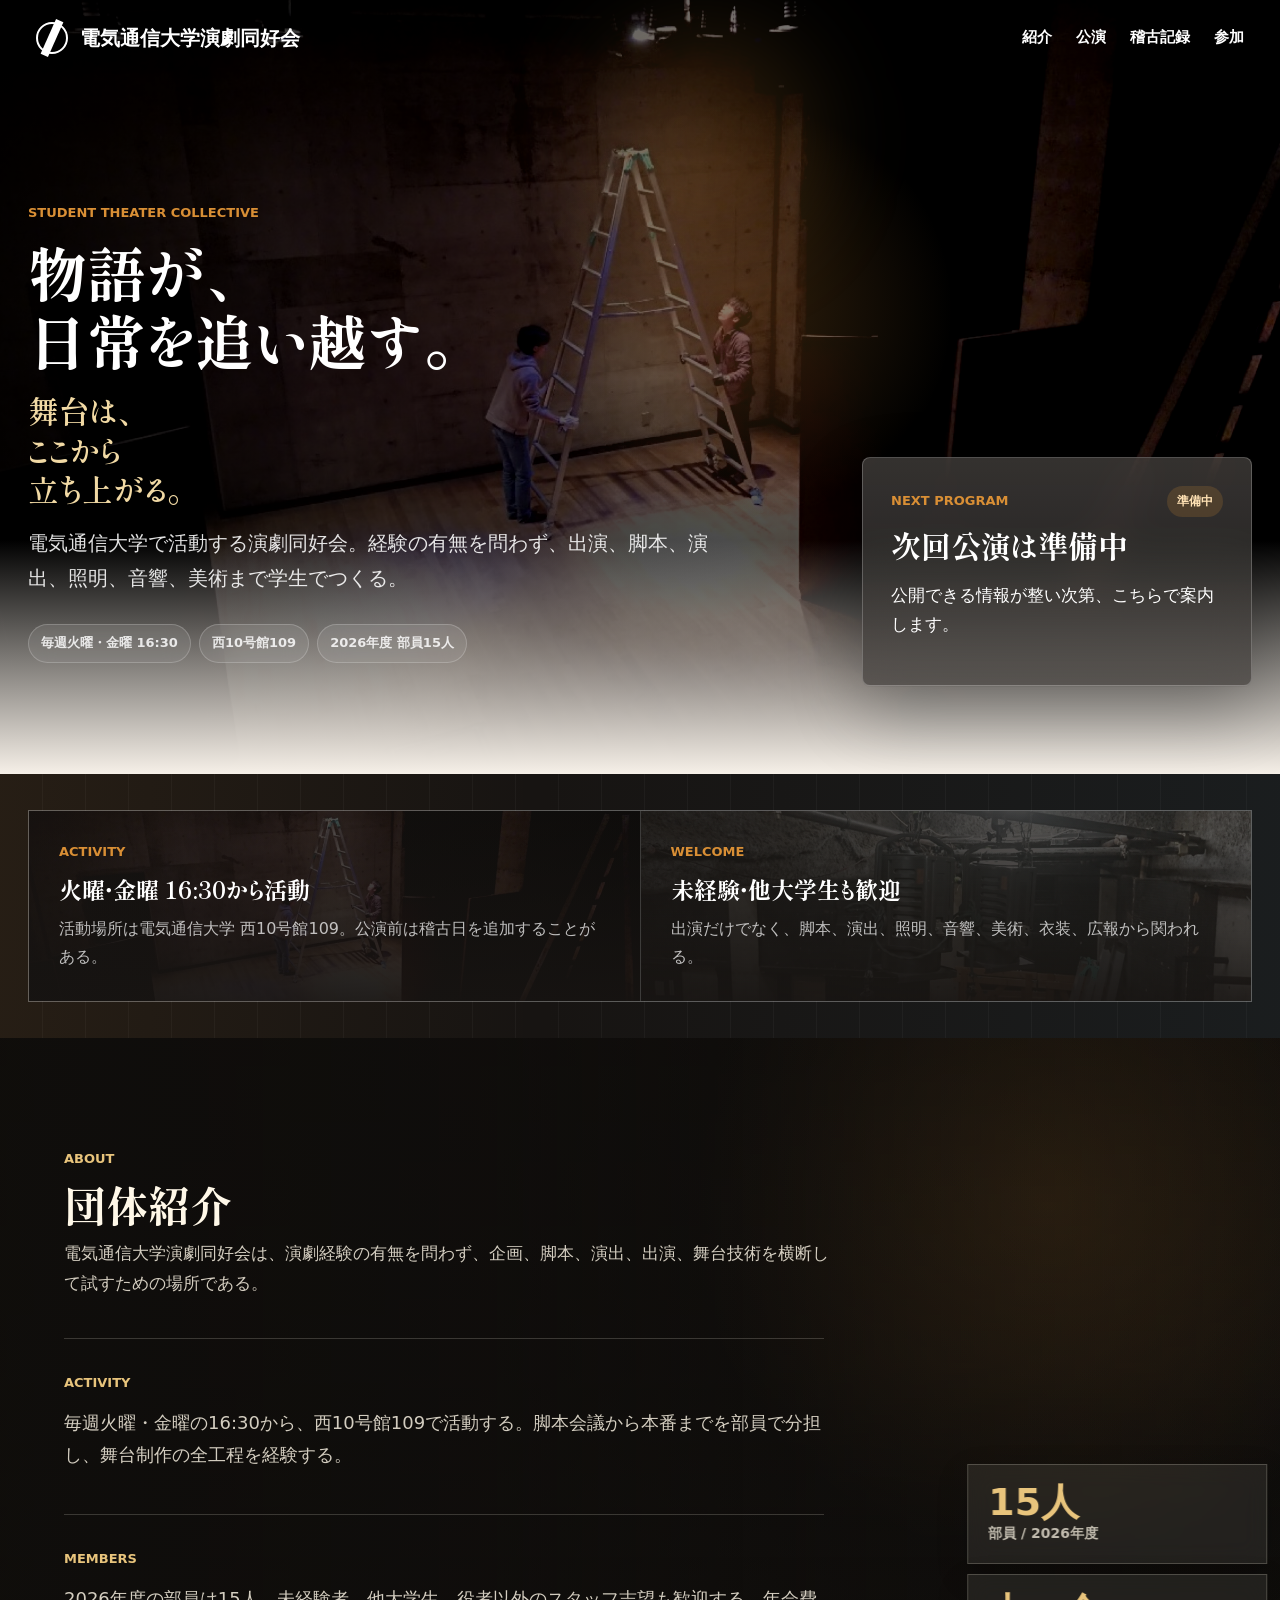
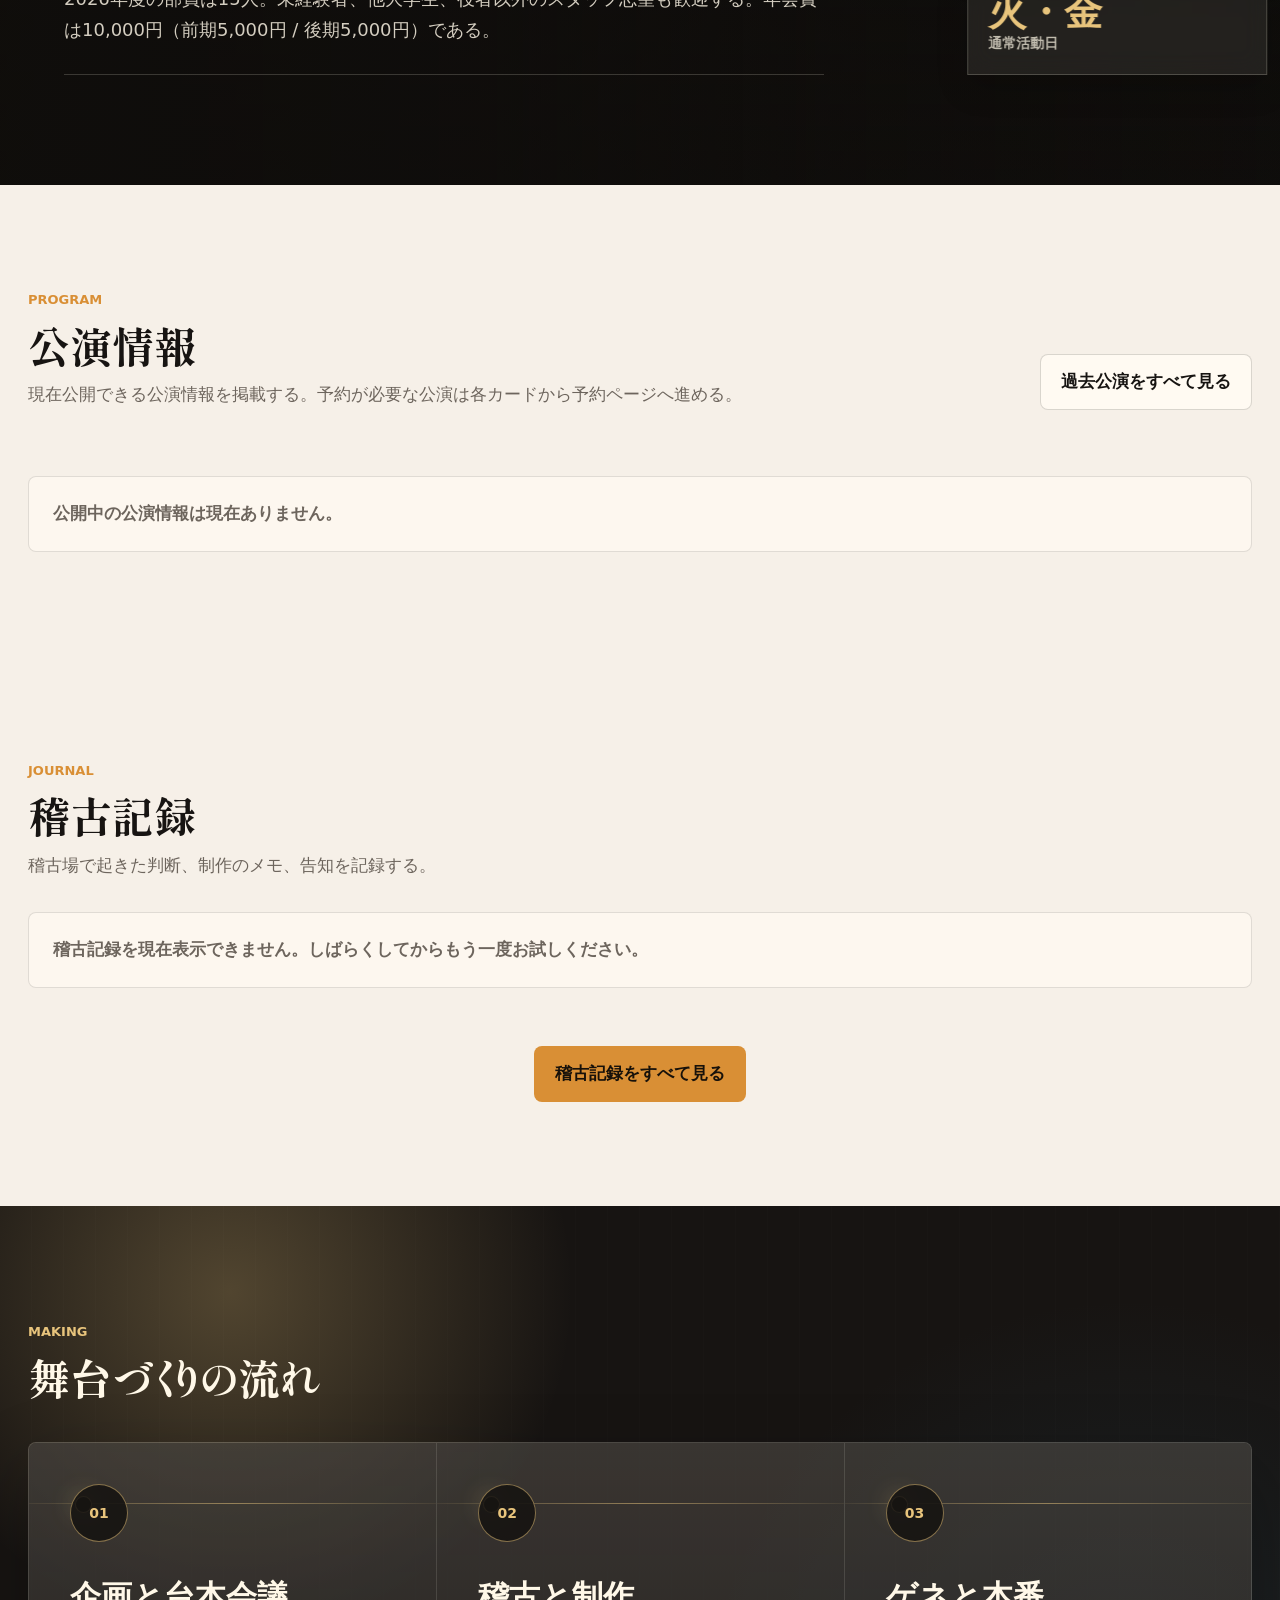
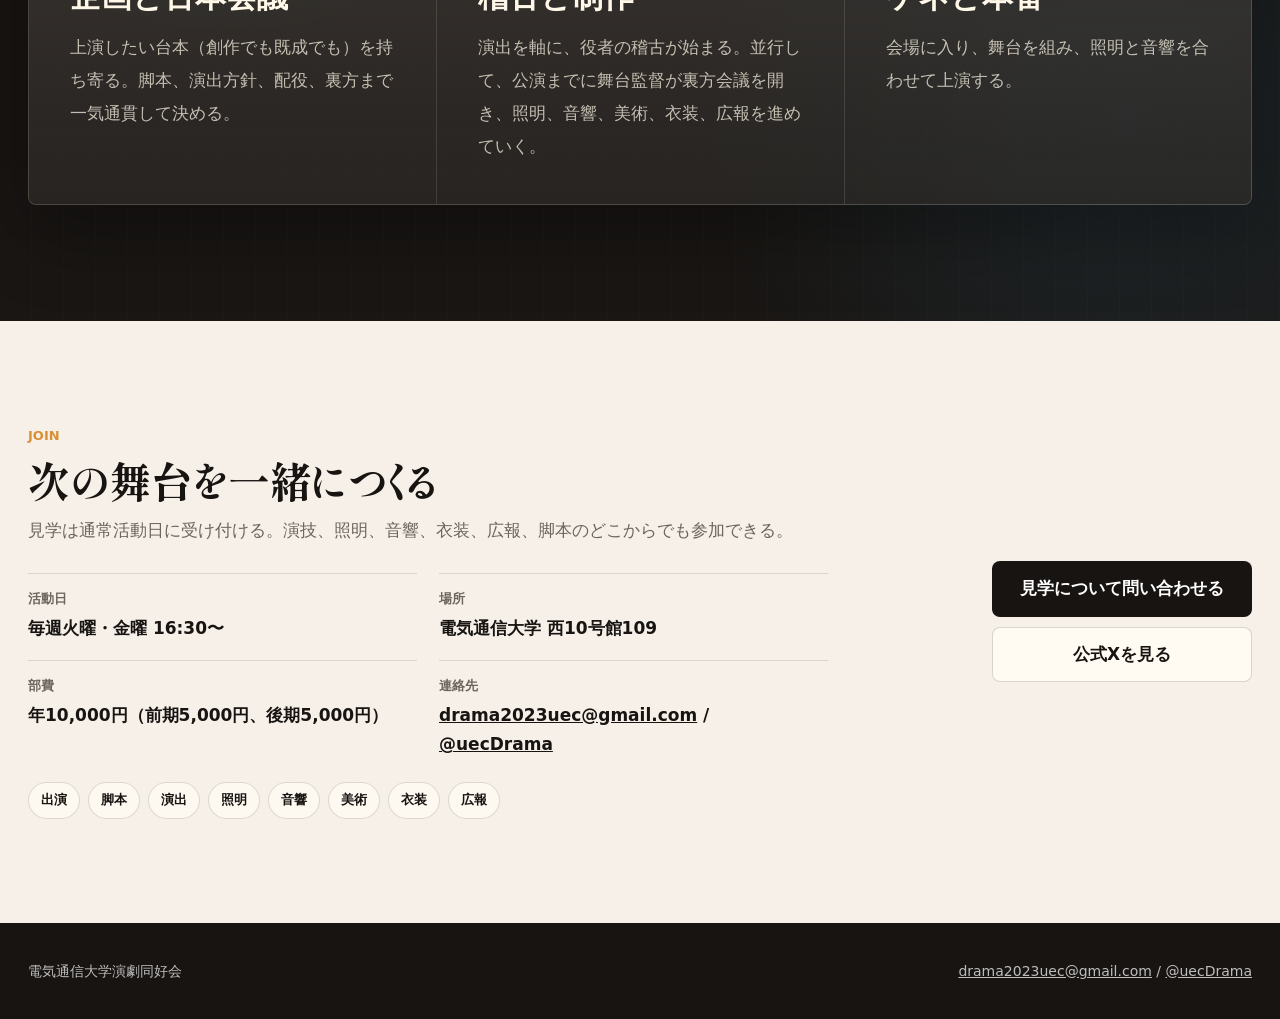
==== index.html @ c29d0c3d "Tuck about metrics closer to photo edge" ====
<!doctype html>
<html lang="ja">
  <head>
    <meta charset="utf-8" />
    <meta name="viewport" content="width=device-width, initial-scale=1.0, viewport-fit=cover" />
    <title>電気通信大学演劇同好会 | 公式サイト</title>
    <link rel="icon" href="data:image/svg+xml,%3Csvg xmlns='http://www.w3.org/2000/svg' viewBox='0 0 64 64'%3E%3Crect width='64' height='64' rx='10' fill='%23141414'/%3E%3Cpath d='M16 42h32M20 22h24M24 22v20M40 22v20' stroke='%23f4efe6' stroke-width='5' stroke-linecap='round'/%3E%3C/svg%3E" />
    <meta
      name="description"
      content="電気通信大学演劇同好会は、脚本、演出、出演、照明、音響、美術まで学生がつくる演劇団体です。"
    />
    <link rel="preconnect" href="https://fonts.googleapis.com" />
    <link rel="preconnect" href="https://fonts.gstatic.com" crossorigin />
    <link href="https://fonts.googleapis.com/css2?family=Shippori+Mincho+B1:wght@500;600;700;800&display=swap" rel="stylesheet" />
    <link rel="stylesheet" href="./styles.css?v=20260628e" />
  </head>
  <body>
    <header class="site-header" data-header>
      <a class="brand" href="#top" aria-label="演劇同好会 トップへ">
        <span class="brand-mark" aria-hidden="true"></span>
        <span>電気通信大学演劇同好会</span>
      </a>
      <nav class="nav" aria-label="主要ナビゲーション">
        <a href="#about">紹介</a>
        <a href="./shows.html">公演</a>
        <a href="./journal.html">稽古記録</a>
        <a href="#join">参加</a>
      </nav>
    </header>

    <main id="top">
      <section class="hero" aria-labelledby="hero-title">
        <img class="hero-image" src="./assets/rehearsal-ladder-stage.jpg" alt="舞台上で脚立を動かしながら仕込みを進める部員" />
        <div class="hero-vignette" aria-hidden="true"></div>
        <div class="hero-spotlight" aria-hidden="true"></div>
        <div class="hero-content">
          <p class="eyebrow">student theater collective</p>
          <h1 id="hero-title" class="hero-title">
            <span class="hero-title-main">物語が、<br />日常を追い越す。</span>
            <span class="hero-title-sub">舞台は、<br />ここから<br />立ち上がる。</span>
          </h1>
          <p class="hero-copy">
            電気通信大学で活動する演劇同好会。<wbr />経験の有無を問わず、出演、脚本、演出、照明、音響、美術まで学生でつくる。
          </p>
          <div class="hero-facts" aria-label="活動の概要">
            <span>毎週火曜・金曜 16:30</span>
            <span>西10号館109</span>
            <span>2026年度 部員15人</span>
          </div>
        </div>
        <aside class="hero-program-card" aria-label="最新公演" data-hero-program></aside>
      </section>

      <section class="intro-band" aria-label="最新情報">
        <div class="intro-grid">
          <article>
            <span class="label">activity</span>
            <h2>火曜・金曜 16:30から活動</h2>
            <p>活動場所は電気通信大学 西10号館109。<wbr />公演前は稽古日を追加することがある。</p>
          </article>
          <article>
            <span class="label">welcome</span>
            <h2>未経験・他大学生も歓迎</h2>
            <p>出演だけでなく、脚本、演出、照明、音響、美術、衣装、広報から関われる。</p>
          </article>
        </div>
      </section>

      <section class="section about" id="about">
        <div class="about-slideshow" aria-hidden="true">
          <span class="about-slide about-slide-01"></span>
          <span class="about-slide about-slide-02"></span>
          <span class="about-slide about-slide-03"></span>
          <span class="about-slide about-slide-04"></span>
          <span class="about-slide about-slide-05"></span>
          <span class="about-slide about-slide-06"></span>
          <span class="about-slide about-slide-07"></span>
          <span class="about-slide about-slide-08"></span>
          <span class="about-slide about-slide-09"></span>
        </div>
        <div class="about-wash" aria-hidden="true"></div>

        <div class="section-heading">
          <span class="label">about</span>
          <h2>団体紹介</h2>
          <p>電気通信大学演劇同好会は、演劇経験の有無を問わず、企画、脚本、演出、出演、舞台技術を横断して試すための場所である。</p>
        </div>

        <div class="about-layout">
          <div class="about-text">
            <div class="about-note">
              <span class="label">activity</span>
              <p>
                毎週火曜・金曜の16:30から、西10号館109で活動する。脚本会議から本番までを部員で分担し、舞台制作の全工程を経験する。
              </p>
            </div>
            <div class="about-note">
              <span class="label">members</span>
              <p>
                2026年度の部員は15人。未経験者、他大学生、役者以外のスタッフ志望も歓迎する。年会費は10,000円（前期5,000円 / 後期5,000円）である。
              </p>
            </div>
          </div>
          <div class="metrics" aria-label="活動概要">
            <div>
              <strong>15人</strong>
              <span>部員 / 2026年度</span>
            </div>
            <div>
              <strong>火・金</strong>
              <span>通常活動日</span>
            </div>
          </div>
        </div>
      </section>

      <section class="section shows" id="shows">
        <div class="section-heading with-controls">
          <div>
            <span class="label">program</span>
            <h2>公演情報</h2>
            <p>現在公開できる公演情報を掲載する。予約が必要な公演は各カードから予約ページへ進める。</p>
          </div>
          <a class="button secondary surface" href="./shows.html">過去公演をすべて見る</a>
        </div>
        <div class="show-grid" data-shows></div>
      </section>

      <section class="section journal" id="journal">
        <div class="section-heading with-controls">
          <div>
            <span class="label">journal</span>
            <h2>稽古記録</h2>
            <p>稽古場で起きた判断、制作のメモ、告知を記録する。</p>
          </div>
          <div class="segmented" role="tablist" aria-label="稽古記録カテゴリ">
            <button type="button" class="active" data-filter="all" role="tab" aria-selected="true">ALL</button>
            <button type="button" data-filter="稽古" role="tab" aria-selected="false">稽古</button>
            <button type="button" data-filter="役者" role="tab" aria-selected="false">役者</button>
            <button type="button" data-filter="裏方" role="tab" aria-selected="false">裏方</button>
            <button type="button" data-filter="告知" role="tab" aria-selected="false">告知</button>
            <button type="button" data-filter="その他" role="tab" aria-selected="false">その他</button>
          </div>
        </div>
        <div class="pickup-panel" data-pickup></div>
        <div class="post-grid" data-posts></div>
        <div class="journal-actions">
          <a class="button primary" href="./journal.html">稽古記録をすべて見る</a>
        </div>
      </section>

      <section class="section system" aria-labelledby="system-title">
        <div class="system-panel">
          <div>
            <span class="label">making</span>
            <h2 id="system-title">舞台づくりの流れ</h2>
          </div>
          <ol class="flow">
            <li>
              <span>01</span>
              <strong>企画と台本会議</strong>
              <p>上演したい台本（創作でも既成でも）を持ち寄る。脚本、演出方針、配役、裏方まで一気通貫して決める。</p>
            </li>
            <li>
              <span>02</span>
              <strong>稽古と制作</strong>
              <p>演出を軸に、役者の稽古が始まる。並行して、公演までに舞台監督が裏方会議を開き、照明、音響、美術、衣装、広報を進めていく。</p>
            </li>
            <li>
              <span>03</span>
              <strong>ゲネと本番</strong>
              <p>会場に入り、舞台を組み、照明と音響を合わせて上演する。</p>
            </li>
          </ol>
        </div>
      </section>

      <section class="section join" id="join">
        <div class="join-copy">
          <span class="label">join</span>
          <h2>次の舞台を一緒につくる</h2>
          <p>見学は通常活動日に受け付ける。演技、照明、音響、衣装、広報、脚本のどこからでも参加できる。</p>
          <dl class="join-details">
            <div>
              <dt>活動日</dt>
              <dd>毎週火曜・金曜 16:30〜</dd>
            </div>
            <div>
              <dt>場所</dt>
              <dd>電気通信大学 西10号館109</dd>
            </div>
            <div>
              <dt>部費</dt>
              <dd>年10,000円（前期5,000円、後期5,000円）</dd>
            </div>
            <div>
              <dt>連絡先</dt>
              <dd><a href="mailto:drama2023uec@gmail.com">drama2023uec@gmail.com</a> / <a href="https://x.com/uecDrama" target="_blank" rel="noopener">@uecDrama</a></dd>
            </div>
          </dl>
          <ul class="role-list" aria-label="参加できる役割">
            <li>出演</li>
            <li>脚本</li>
            <li>演出</li>
            <li>照明</li>
            <li>音響</li>
            <li>美術</li>
            <li>衣装</li>
            <li>広報</li>
          </ul>
        </div>
        <div class="join-actions">
          <a class="button primary dark" href="mailto:drama2023uec@gmail.com">見学について問い合わせる</a>
          <a class="button secondary surface" href="https://x.com/uecDrama" target="_blank" rel="noopener">公式Xを見る</a>
        </div>
      </section>
    </main>

    <footer class="footer">
      <span>電気通信大学演劇同好会</span>
      <span><a href="mailto:drama2023uec@gmail.com">drama2023uec@gmail.com</a> / <a href="https://x.com/uecDrama" target="_blank" rel="noopener">@uecDrama</a></span>
    </footer>

    <script src="./script.js?v=20260628d"></script>
  </body>
</html>
---- styles.css ----
:root {
  color-scheme: light;
  --ink: #171412;
  --paper: #f6f0e8;
  --paper-strong: #fffaf2;
  --muted: #6d655d;
  --line: rgba(23, 20, 18, 0.16);
  --stage: #111111;
  --amber: #d98f35;
  --red: #8f2634;
  --green: #2f6655;
  --blue: #315f78;
  --white: #ffffff;
  --display: "Shippori Mincho B1", "Hiragino Mincho ProN", "Yu Mincho", "Noto Serif JP", serif;
}

* {
  box-sizing: border-box;
}

html {
  overflow-x: clip;
  scroll-behavior: smooth;
}

body {
  margin: 0;
  overflow-x: hidden;
  font-family: "Hiragino Kaku Gothic ProN", "Yu Gothic", "Noto Sans JP", system-ui, sans-serif;
  background: var(--paper);
  color: var(--ink);
  font-size: 17px;
  line-height: 1.75;
}

body::selection {
  background: rgba(217, 143, 53, 0.35);
}

a {
  color: inherit;
}

.is-hidden {
  display: none !important;
}

/* Mincho display for all headings (body and UI stay gothic) */
h1,
h2,
h3 {
  font-family: var(--display);
  font-weight: 700;
  font-feature-settings: "palt" 1;
}

h3 {
  font-weight: 600;
}

.site-header {
  position: fixed;
  z-index: 20;
  top: 0;
  left: 0;
  width: 100%;
  min-height: 74px;
  padding: 16px 36px;
  display: flex;
  align-items: center;
  justify-content: space-between;
  color: var(--white);
  transition: background 180ms ease, color 180ms ease, border-color 180ms ease;
}

.site-header.is-solid {
  background: rgba(246, 240, 232, 0.94);
  color: var(--ink);
  border-bottom: 1px solid var(--line);
  backdrop-filter: blur(16px);
}

.brand {
  display: inline-flex;
  align-items: center;
  gap: 12px;
  font-weight: 800;
  font-size: 20px;
  text-decoration: none;
}

.brand-mark {
  width: 32px;
  height: 32px;
  display: inline-block;
  border: 2px solid currentColor;
  border-radius: 50%;
  position: relative;
}

.brand-mark::after {
  content: "";
  position: absolute;
  left: 10px;
  top: -5px;
  width: 8px;
  height: 38px;
  background: currentColor;
  transform: rotate(24deg);
}

.nav {
  display: flex;
  gap: 24px;
  font-size: 15px;
  font-weight: 700;
}

.nav a {
  text-decoration: none;
  padding: 8px 0;
  border-bottom: 2px solid transparent;
  transition: border-color 160ms ease, color 160ms ease, opacity 160ms ease;
}

.nav a:hover,
.nav a:focus-visible,
.nav a[aria-current="page"] {
  border-color: currentColor;
}

.nav a[aria-current="page"] {
  color: var(--amber);
}

.hero {
  position: relative;
  min-height: 86vh;
  display: grid;
  grid-template-columns: minmax(0, 1fr) minmax(320px, 390px);
  gap: clamp(28px, 5vw, 76px);
  align-items: center;
  padding: 104px max(28px, calc((100vw - 1280px) / 2)) 86px;
  overflow: hidden;
  background: var(--stage);
  color: var(--white);
}

.hero::after {
  content: "";
  position: absolute;
  inset: auto 0 0;
  height: 26vh;
  background: linear-gradient(0deg, var(--paper), rgba(246, 240, 232, 0));
  pointer-events: none;
}

.hero-image {
  position: absolute;
  inset: 0;
  width: 100%;
  height: 100%;
  object-fit: cover;
  object-position: center 48%;
  filter: saturate(0.92) contrast(1.16) brightness(0.82);
  transform: scale(1.055);
}

.hero-vignette {
  position: absolute;
  inset: 0;
  background:
    radial-gradient(circle at 58% 40%, rgba(217, 143, 53, 0.22), transparent 24%),
    linear-gradient(90deg, rgba(0, 0, 0, 0.9), rgba(0, 0, 0, 0.54) 45%, rgba(0, 0, 0, 0.28)),
    linear-gradient(0deg, rgba(0, 0, 0, 0.72), transparent 52%);
}

.hero-spotlight {
  position: absolute;
  left: var(--x, 55%);
  top: var(--y, 18%);
  width: 220px;
  height: 220px;
  border-radius: 50%;
  transform: translate(-50%, -50%);
  background: rgba(217, 143, 53, 0.18);
  filter: blur(48px);
  pointer-events: none;
  transition: left 80ms linear, top 80ms linear;
}

.hero-content {
  position: relative;
  z-index: 1;
  width: min(780px, 100%);
  padding-top: 60px;
}

.eyebrow,
.label {
  display: block;
  color: var(--amber);
  font-size: 13px;
  font-weight: 800;
  letter-spacing: 0;
  text-transform: uppercase;
}

.hero h1 {
  margin: 10px 0 18px;
  max-width: 760px;
  font-size: clamp(54px, 6.4vw, 84px);
  line-height: 1.08;
  letter-spacing: 0;
  text-wrap: balance;
}

.hero h1 span {
  display: block;
}

.hero-title-main {
  font-size: clamp(46px, 4.6vw, 64px);
  line-height: 1.16;
}

.hero-title-sub {
  margin-top: 16px;
  color: #f1d9a4;
  font-size: clamp(24px, 2.4vw, 34px);
  font-weight: 600;
  line-height: 1.28;
}

.hero-copy {
  max-width: 680px;
  margin: 0;
  color: rgba(255, 255, 255, 0.88);
  font-size: 20px;
}

.hero-facts {
  max-width: 740px;
  margin-top: 28px;
  display: flex;
  flex-wrap: wrap;
  gap: 8px;
}

.hero-facts span {
  min-height: 38px;
  padding: 7px 12px;
  display: inline-flex;
  align-items: center;
  border: 1px solid rgba(255, 255, 255, 0.2);
  border-radius: 999px;
  background: rgba(255, 255, 255, 0.08);
  color: rgba(255, 255, 255, 0.84);
  font-size: 13px;
  font-weight: 800;
  backdrop-filter: blur(12px);
}

.hero-actions {
  display: flex;
  flex-wrap: wrap;
  gap: 12px;
  margin-top: 32px;
}

.hero-program-card {
  position: relative;
  z-index: 1;
  align-self: end;
  min-width: 0;
  margin-bottom: 2px;
  padding: 28px;
  border: 1px solid rgba(255, 255, 255, 0.22);
  border-radius: 8px;
  background:
    linear-gradient(180deg, rgba(255, 250, 242, 0.16), rgba(255, 250, 242, 0.08)),
    rgba(23, 20, 18, 0.58);
  box-shadow: 0 28px 70px rgba(0, 0, 0, 0.28);
  backdrop-filter: blur(18px);
}

.hero-program-main {
  display: grid;
  grid-template-columns: minmax(118px, 150px) minmax(0, 1fr);
  gap: 16px;
  align-items: start;
}

.hero-program-flyer {
  display: block;
  min-width: 0;
  color: inherit;
  text-decoration: none;
}

.hero-program-flyer .show-flyer {
  border: 1px solid rgba(255, 255, 255, 0.18);
  box-shadow: 0 18px 42px rgba(0, 0, 0, 0.28);
}

.hero-program-flyer .poster-fallback {
  padding: 13px;
}

.hero-program-flyer .poster-fallback span,
.hero-program-flyer .poster-fallback em {
  font-size: 10px;
}

.hero-program-flyer .poster-fallback strong {
  font-size: 16px;
  line-height: 1.24;
}

.hero-program-copy {
  min-width: 0;
}

.hero-program-card h2 {
  margin: 10px 0 18px;
  font-size: 30px;
  line-height: 1.2;
}

.hero-program-topline {
  display: flex;
  align-items: center;
  justify-content: space-between;
  gap: 10px;
}

.hero-program-status {
  min-height: 30px;
  padding: 5px 10px;
  display: inline-flex;
  align-items: center;
  border-radius: 999px;
  background: rgba(217, 143, 53, 0.18);
  color: #ffe2b5;
  font-size: 12px;
  font-weight: 900;
  white-space: nowrap;
}

.hero-program-card dl {
  margin: 0 0 22px;
  display: grid;
  gap: 12px;
}

.hero-program-card dl > div {
  padding-top: 10px;
  border-top: 1px solid rgba(255, 255, 255, 0.16);
}

.hero-program-card dt {
  color: rgba(255, 255, 255, 0.58);
  font-size: 12px;
  font-weight: 900;
  text-transform: uppercase;
}

.hero-program-card dd {
  margin: 2px 0 0;
  color: rgba(255, 255, 255, 0.94);
  font-weight: 900;
}

.hero-program-actions {
  display: grid;
  grid-template-columns: 1fr;
  gap: 10px;
}

.hero-program-actions .button {
  width: 100%;
  min-height: 48px;
  padding: 11px 14px;
  font-size: 15px;
}

.text-link.light {
  color: var(--white);
}

.text-link.light::after {
  border-color: rgba(255, 255, 255, 0.78);
}

.button {
  min-height: 50px;
  display: inline-flex;
  align-items: center;
  justify-content: center;
  padding: 12px 20px;
  border-radius: 8px;
  font: inherit;
  font-weight: 800;
  text-decoration: none;
  border: 1px solid transparent;
  cursor: pointer;
  transition: transform 160ms ease, background 160ms ease, border-color 160ms ease;
}

.button:hover {
  transform: translateY(-2px);
}

.button.primary {
  background: var(--amber);
  color: #17110a;
}

.button.secondary {
  color: var(--white);
  border-color: rgba(255, 255, 255, 0.42);
  background: rgba(255, 255, 255, 0.08);
}

.button.surface {
  color: var(--ink);
  border-color: var(--line);
  background: var(--paper-strong);
}

.button.dark {
  background: var(--ink);
  color: var(--white);
}

.intro-band {
  position: relative;
  background: var(--ink);
  color: var(--white);
  padding: 36px 28px;
}

.intro-band::before {
  content: "";
  position: absolute;
  inset: 0;
  background:
    linear-gradient(90deg, rgba(217, 143, 53, 0.08), transparent 42%, rgba(49, 95, 120, 0.12)),
    repeating-linear-gradient(90deg, transparent 0 42px, rgba(255, 255, 255, 0.035) 42px 43px);
  pointer-events: none;
}

.intro-grid {
  position: relative;
  z-index: 1;
  max-width: 1280px;
  margin: 0 auto;
  display: grid;
  grid-template-columns: repeat(2, minmax(0, 1fr));
  gap: 1px;
  background: rgba(255, 255, 255, 0.16);
  border: 1px solid rgba(255, 255, 255, 0.16);
}

.intro-grid article {
  position: relative;
  overflow: hidden;
  min-height: 170px;
  padding: 30px;
  background: #171412;
  isolation: isolate;
}

.intro-grid article::before,
.intro-grid article::after {
  content: "";
  position: absolute;
  inset: 0;
  z-index: -2;
}

.intro-grid article::before {
  background-position: center;
  background-size: cover;
  filter: saturate(0.84) contrast(1.12);
  opacity: 0.58;
}

.intro-grid article::after {
  z-index: -1;
  background:
    linear-gradient(180deg, rgba(23, 20, 18, 0.22), rgba(23, 20, 18, 0.88)),
    linear-gradient(90deg, rgba(23, 20, 18, 0.72), rgba(23, 20, 18, 0.18));
}

.intro-grid article:nth-child(1)::before {
  background-image: url("./assets/rehearsal-ladder-stage.jpg");
  background-position: center 42%;
}

.intro-grid article:nth-child(2)::before {
  background-image: url("./assets/stage-lights.jpg");
}

.intro-grid article:nth-child(3)::before {
  background-image: url("./assets/blackbox-stage.jpg");
  background-position: 38% center;
}

.intro-grid h2 {
  margin: 10px 0;
  font-size: 23px;
  line-height: 1.35;
}

.intro-grid p {
  margin: 0;
  color: rgba(255, 255, 255, 0.72);
  font-size: 16px;
}

.section {
  max-width: 1280px;
  margin: 0 auto;
  padding: 104px 28px;
}

.section-heading {
  max-width: 840px;
  margin-bottom: 40px;
}

.section-heading.with-controls {
  max-width: none;
  display: flex;
  gap: 24px;
  align-items: end;
  justify-content: space-between;
}

.section-heading h2,
.join-copy h2,
.system-panel h2 {
  margin: 8px 0 10px;
  font-size: 42px;
  line-height: 1.2;
}

.section-heading p,
.join-copy p,
.about-text p {
  margin: 0;
  color: var(--muted);
}

.section.about {
  position: relative;
  max-width: none;
  min-height: 680px;
  margin: 0;
  padding: 0;
  overflow: hidden;
  background: #0f0d0b;
  color: #fff8e8;
}

.about-slideshow,
.about-wash {
  position: absolute;
  inset: 0;
}

.about-slideshow {
  z-index: 0;
  overflow: hidden;
  contain: paint;
  background: #0f0d0b;
}

.about-slide {
  position: absolute;
  inset: 0;
  display: block;
  opacity: 0;
  background-position: center;
  background-size: cover;
  filter: saturate(0.84) contrast(1.08) brightness(0.84);
  transform: scale(1.035);
  animation: aboutSlideShow 72s infinite;
}

.about-slide-01 {
  background-image: url("./assets/about-slide-01.jpg");
  background-position: center 48%;
  animation-delay: 0s;
}

.about-slide-02 {
  background-image: url("./assets/about-slide-02.jpg");
  background-position: center 52%;
  animation-delay: 8s;
}

.about-slide-03 {
  background-image: url("./assets/about-slide-03.jpg");
  background-position: center 58%;
  animation-delay: 16s;
}

.about-slide-04 {
  background-image: url("./assets/about-slide-04.jpg");
  background-position: center 46%;
  animation-delay: 24s;
}

.about-slide-05 {
  background-image: url("./assets/about-slide-05.jpg");
  background-position: center 48%;
  animation-delay: 32s;
}

.about-slide-06 {
  background-image: url("./assets/about-slide-06.jpg");
  background-position: center 48%;
  animation-delay: 40s;
}

.about-slide-07 {
  background-image: url("./assets/about-slide-07.jpg");
  background-position: center 50%;
  animation-delay: 48s;
}

.about-slide-08 {
  background-image: url("./assets/about-slide-08.jpg");
  background-position: center 52%;
  animation-delay: 56s;
}

.about-slide-09 {
  background-image: url("./assets/about-slide-09.jpg");
  background-position: center 48%;
  animation-delay: 64s;
}

.about-wash {
  z-index: 1;
  background:
    linear-gradient(90deg, rgba(15, 13, 11, 0.96) 0%, rgba(15, 13, 11, 0.82) 38%, rgba(15, 13, 11, 0.34) 68%, rgba(15, 13, 11, 0.1) 100%),
    linear-gradient(0deg, rgba(15, 13, 11, 0.86), rgba(15, 13, 11, 0.2) 56%, rgba(15, 13, 11, 0.36)),
    radial-gradient(circle at 82% 22%, rgba(217, 143, 53, 0.22), transparent 30%);
}

.about .section-heading,
.about-layout {
  position: relative;
  z-index: 2;
  max-width: min(1280px, 100%);
  margin-left: 0;
  margin-right: auto;
  padding-right: clamp(24px, 5vw, 76px);
  padding-left: clamp(24px, 5vw, 76px);
}

.about .section-heading {
  max-width: min(900px, 100%);
  padding-top: 110px;
  margin-bottom: 36px;
}

.about .section-heading .label,
.about-note .label {
  color: #e8c47c;
}

.about .section-heading h2 {
  color: #fff8e8;
}

.about .section-heading p,
.about-text p {
  color: rgba(255, 248, 232, 0.82);
}

.about-layout {
  display: grid;
  grid-template-columns: minmax(0, 760px) minmax(220px, 300px);
  gap: clamp(42px, 7vw, 96px);
  align-items: start;
  justify-content: space-between;
  padding-bottom: 110px;
}

.about-text {
  max-width: 760px;
  padding-top: 4px;
  display: grid;
  align-content: start;
  gap: 16px;
  font-size: 18px;
}

.about-note {
  padding: 26px 0 28px;
  border-top: 1px solid rgba(255, 248, 232, 0.18);
}

.about-note:last-child {
  border-bottom: 1px solid rgba(255, 248, 232, 0.18);
}

.about-note .label {
  display: inline-block;
  margin-bottom: 12px;
}

.metrics {
  width: min(100%, 300px);
  justify-self: start;
  align-self: end;
  display: grid;
  gap: 10px;
  grid-template-columns: 1fr;
}

.metrics div {
  min-height: 98px;
  padding: 18px 20px;
  display: flex;
  flex-direction: column;
  justify-content: space-between;
  border: 1px solid rgba(255, 248, 232, 0.2);
  background: rgba(255, 248, 232, 0.085);
  backdrop-filter: blur(12px);
  box-shadow: 0 12px 30px rgba(0, 0, 0, 0.18);
}

.metrics strong {
  font-size: clamp(28px, 3.2vw, 38px);
  line-height: 1;
  color: #e8c47c;
}

.metrics span,
.metrics small {
  color: rgba(255, 248, 232, 0.72);
  font-weight: 700;
  font-size: 14px;
}

.metrics small {
  display: block;
  margin-top: 4px;
  color: rgba(255, 248, 232, 0.58);
  font-size: 13px;
  line-height: 1.35;
}

@media (min-width: 1100px) {
  .metrics {
    justify-self: end;
    transform: translateX(clamp(28px, 4vw, 52px));
  }
}

@keyframes aboutSlideShow {
  0% {
    opacity: 0;
    transform: scale(1.018);
  }

  4% {
    opacity: 1;
    transform: scale(1.012);
  }

  10% {
    opacity: 1;
    transform: scale(1.02);
  }

  14% {
    opacity: 0;
    transform: scale(1.036);
  }

  100% {
    opacity: 0;
    transform: scale(1.036);
  }
}

@media (prefers-reduced-motion: reduce) {
  .about-slide {
    animation: none;
  }

  .about-slide-01 {
    opacity: 1;
    transform: none;
  }
}

.show-grid,
.post-grid {
  display: grid;
  grid-template-columns: repeat(3, minmax(0, 1fr));
  gap: 24px;
}

.show-grid {
  grid-template-columns: minmax(0, 1fr) 360px;
  align-items: stretch;
  gap: 28px;
}

.show-grid-single {
  grid-template-columns: minmax(0, 1fr);
}

.featured-show-card {
  min-height: 0;
  padding: 0;
  display: grid;
  grid-template-columns: minmax(0, 400px) minmax(0, 1fr);
  gap: 0;
  overflow: hidden;
  border: 1px solid var(--line);
  border-radius: 8px;
  background: var(--paper-strong);
}

.program-feature {
  height: 100%;
}

.program-poster-panel {
  position: relative;
  min-width: 0;
  padding: 0;
  overflow: hidden;
  aspect-ratio: 210 / 297;
  background: #171412;
}

.program-poster-panel .show-flyer.is-large {
  width: 100%;
  height: 100%;
  max-width: none;
  margin: 0;
  object-fit: cover;
  border-radius: 0;
  box-shadow: none;
}

.program-date-badge {
  position: absolute;
  top: 40px;
  left: 40px;
  min-width: 96px;
  padding: 12px 14px;
  display: grid;
  gap: 2px;
  border-radius: 8px;
  background: rgba(255, 250, 242, 0.94);
  color: var(--ink);
  box-shadow: 0 14px 32px rgba(23, 20, 18, 0.22);
}

.program-date-badge strong {
  font-size: 32px;
  line-height: 1;
}

.program-date-badge span {
  color: var(--muted);
  font-size: 13px;
  font-weight: 900;
}

.featured-show-copy {
  min-width: 0;
  display: flex;
  flex-direction: column;
  justify-content: center;
}

.program-feature-copy {
  padding: 44px;
}

.program-status-row {
  display: flex;
  flex-wrap: wrap;
  align-items: center;
  gap: 10px;
}

.featured-show-copy h3 {
  margin: 18px 0 14px;
  font-size: 40px;
  line-height: 1.24;
}

.program-title-prefix,
.program-title-quoted {
  display: block;
}

.program-title-quoted {
  width: fit-content;
  max-width: 100%;
  white-space: normal;
  overflow-wrap: anywhere;
}

.featured-show-copy p {
  margin: 0;
  color: var(--muted);
}

.program-action-note {
  margin-top: 16px;
  padding-left: 16px;
  border-left: 3px solid var(--amber);
  color: var(--ink);
  font-size: 15px;
  font-weight: 900;
}

.show-facts {
  margin: 28px 0;
  display: grid;
  gap: 14px;
}

.program-facts {
  grid-template-columns: repeat(3, minmax(0, 1fr));
  padding: 18px 0;
  border-top: 1px solid rgba(23, 20, 18, 0.12);
  border-bottom: 1px solid rgba(23, 20, 18, 0.12);
}

.show-facts div {
  display: grid;
  gap: 2px;
}

.show-facts dt {
  color: var(--muted);
  font-size: 13px;
  font-weight: 900;
}

.show-facts dd {
  margin: 0;
  font-size: 17px;
  font-weight: 900;
}

.program-actions {
  margin-top: auto;
  display: flex;
  flex-wrap: wrap;
  gap: 12px;
}

.mini-show-list {
  display: grid;
  gap: 16px;
}

.program-next-list {
  height: 100%;
  padding: 18px;
  align-content: start;
  border: 1px solid var(--line);
  border-radius: 8px;
  background: #ffffff;
}

.program-next-header {
  margin-bottom: 12px;
  display: flex;
  align-items: center;
  justify-content: space-between;
  gap: 12px;
}

.program-next-header strong {
  font-size: 16px;
}

.mini-show-card {
  min-height: 0;
  padding: 14px;
  display: grid;
  grid-template-columns: 96px minmax(0, 1fr);
  gap: 14px;
  border: 1px solid var(--line);
  border-radius: 8px;
  background: var(--paper-strong);
}

.mini-show-card h3 {
  margin: 10px 0 7px;
  font-size: 17px;
  line-height: 1.35;
}

.mini-show-card h3 a {
  text-decoration: none;
}

.mini-show-card p {
  margin: 0;
  color: var(--muted);
  font-size: 13px;
  font-weight: 800;
}

.mini-show-link {
  display: inline-flex;
  width: fit-content;
  margin-top: 12px;
  color: var(--red);
  font-size: 13px;
  font-weight: 900;
  text-decoration: none;
}

.mini-show-link::after {
  content: " ->";
}

.mini-show-meta {
  display: flex;
  flex-wrap: wrap;
  align-items: center;
  gap: 8px;
  color: var(--muted);
  font-size: 12px;
  font-weight: 900;
}

.mini-show-meta .card-kicker {
  min-height: 24px;
  padding: 2px 7px;
  font-size: 11px;
}

.flyer-link {
  display: block;
  color: inherit;
  text-decoration: none;
}

.show-flyer {
  width: 100%;
  aspect-ratio: 210 / 297;
  display: block;
  border-radius: 6px;
  object-fit: cover;
  background: #111111;
  box-shadow: 0 18px 42px rgba(23, 20, 18, 0.18);
}

.show-flyer.is-large {
  height: auto;
  min-height: 0;
}

.show-flyer-gallery {
  display: grid;
  gap: 12px;
  max-width: 100%;
}

.show-flyer-viewport {
  max-width: 100%;
  overflow: hidden;
  border-radius: 6px;
}

.show-flyer-track {
  display: flex;
  min-width: 0;
  transition: transform 240ms ease;
  will-change: transform;
}

.show-flyer-slide {
  flex: 0 0 100%;
  margin: 0;
}

.show-flyer-controls {
  display: grid;
  grid-template-columns: 40px minmax(0, 1fr) auto 40px;
  gap: 8px;
  align-items: center;
}

.show-flyer-nav {
  width: 40px;
  height: 40px;
  display: grid;
  place-items: center;
  border: 1px solid rgba(23, 20, 18, 0.18);
  border-radius: 8px;
  background: #ffffff;
  color: var(--ink);
  font: inherit;
  font-size: 24px;
  font-weight: 900;
  line-height: 1;
  cursor: pointer;
}

.show-flyer-nav:disabled {
  cursor: default;
  opacity: 0.34;
}

.show-flyer-dots {
  display: flex;
  flex-wrap: wrap;
  justify-content: center;
  gap: 7px;
}

.show-flyer-dot {
  width: 10px;
  height: 10px;
  padding: 0;
  border: 1px solid rgba(143, 38, 52, 0.42);
  border-radius: 50%;
  background: rgba(143, 38, 52, 0.14);
  cursor: pointer;
}

.show-flyer-dot.is-active,
.show-flyer-dot[aria-current="true"] {
  background: var(--red);
}

.show-flyer-count {
  color: var(--muted);
  font-size: 13px;
  font-weight: 900;
  white-space: nowrap;
}

.poster-fallback {
  padding: 22px;
  display: flex;
  flex-direction: column;
  justify-content: space-between;
  overflow: hidden;
  background:
    linear-gradient(135deg, rgba(217, 143, 53, 0.92), rgba(143, 38, 52, 0.92)),
    var(--ink);
  color: var(--white);
}

.poster-fallback > span,
.poster-fallback > em {
  max-width: 100%;
  overflow: hidden;
  text-overflow: ellipsis;
  font-size: 13px;
  font-style: normal;
  font-weight: 900;
  letter-spacing: 0;
  text-transform: uppercase;
  white-space: nowrap;
}

.poster-fallback strong {
  display: -webkit-box;
  overflow: hidden;
  -webkit-box-orient: vertical;
  -webkit-line-clamp: 5;
  font-size: clamp(18px, 4vw, 34px);
  line-height: 1.12;
}

.mini-show-card .poster-fallback {
  padding: 9px;
}

.mini-show-card .poster-fallback > span,
.mini-show-card .poster-fallback > em {
  font-size: 10px;
}

.mini-show-card .poster-fallback strong {
  font-size: 13px;
  line-height: 1.2;
  -webkit-line-clamp: 4;
}

.pickup-panel {
  margin: -8px 0 28px;
}

.pickup-card {
  min-height: 240px;
  display: grid;
  grid-template-columns: 130px minmax(0, 1fr) 170px;
  align-items: center;
  gap: 26px;
  padding: 28px;
  border: 1px solid rgba(143, 38, 52, 0.24);
  border-radius: 8px;
  background: #fff6e8;
  color: inherit;
  text-decoration: none;
  transition: transform 180ms ease, box-shadow 180ms ease;
}

.pickup-card:hover {
  transform: translateY(-3px);
  box-shadow: 0 18px 42px rgba(23, 20, 18, 0.12);
}

.pickup-card h3 {
  margin: 14px 0 10px;
  font-size: 30px;
  line-height: 1.3;
}

.pickup-card p {
  margin: 0;
  color: var(--muted);
}

.pickup-meta {
  display: grid;
  gap: 10px;
  color: var(--muted);
  font-size: 14px;
  font-weight: 800;
  text-align: right;
}

.pickup-meta strong {
  color: var(--red);
  font-size: 20px;
}

.home-pickup-card {
  min-height: 0;
  grid-template-columns: minmax(0, 1fr) 340px;
  align-items: stretch;
  gap: 0;
  padding: 0;
  overflow: hidden;
  border-color: rgba(23, 20, 18, 0.12);
  background: var(--paper-strong);
}

.home-pickup-card.has-image {
  grid-template-columns: minmax(250px, 0.82fr) minmax(0, 1fr) 340px;
}

.home-pickup-card:hover {
  box-shadow: 0 16px 36px rgba(23, 20, 18, 0.1);
}

.home-pickup-image {
  min-width: 0;
  min-height: 100%;
  display: block;
  overflow: hidden;
  background: rgba(23, 20, 18, 0.08);
  color: inherit;
  text-decoration: none;
}

.home-pickup-image img {
  width: 100%;
  height: 100%;
  min-height: 400px;
  display: block;
  object-fit: cover;
}

.home-pickup-copy {
  min-width: 0;
  padding: 36px 38px;
  color: inherit;
  text-decoration: none;
}

.pickup-label-row {
  display: flex;
  flex-wrap: wrap;
  align-items: center;
  justify-content: space-between;
  gap: 10px;
}

.pickup-like-note {
  min-height: 28px;
  padding: 4px 10px;
  border-radius: 6px;
  background: rgba(47, 102, 85, 0.12);
  color: var(--green);
  font-size: 14px;
  font-weight: 900;
  line-height: 1;
  display: inline-flex;
  align-items: center;
}

.pickup-reason {
  width: fit-content;
  max-width: 100%;
  margin-top: 18px;
  display: inline-flex;
  padding: 7px 11px;
  border: 1px solid rgba(22, 106, 112, 0.22);
  border-radius: 999px;
  background: rgba(22, 106, 112, 0.08);
  color: #166a70;
  font-size: 13px;
  font-weight: 900;
  line-height: 1.5;
}

.home-pickup-kickers {
  margin-top: 16px;
  display: flex;
  flex-wrap: wrap;
  align-items: center;
  gap: 12px;
  color: var(--muted);
  font-size: 14px;
  font-weight: 800;
}

.home-pickup-card h3 {
  max-width: 780px;
  margin: 18px 0 14px;
  font-size: 34px;
  line-height: 1.34;
  overflow-wrap: anywhere;
}

.home-pickup-card p {
  max-width: 760px;
  margin-bottom: 20px;
  display: -webkit-box;
  overflow: hidden;
  font-size: 17px;
  line-height: 1.9;
  -webkit-box-orient: vertical;
  -webkit-line-clamp: 3;
}

.pickup-side-list {
  min-width: 0;
  display: grid;
  grid-template-rows: auto 1fr 1fr;
  align-content: stretch;
  border-left: 1px solid rgba(23, 20, 18, 0.1);
  background: #fffdfa;
}

.pickup-side-list.compact {
  margin-top: 18px;
  border: 1px solid rgba(23, 20, 18, 0.08);
  border-radius: 8px;
  background: #fff;
}

.pickup-side-heading {
  min-width: 0;
  padding: 20px 24px 16px;
  display: grid;
  gap: 4px;
  border-bottom: 1px solid rgba(23, 20, 18, 0.1);
  background: rgba(22, 106, 112, 0.06);
}

.pickup-side-heading span {
  color: var(--blue);
  font-size: 12px;
  font-weight: 900;
  line-height: 1;
  text-transform: uppercase;
}

.pickup-side-heading strong {
  color: var(--ink);
  font-size: 16px;
  font-weight: 900;
  line-height: 1.35;
}

.pickup-side-link {
  min-width: 0;
  display: grid;
  align-content: center;
  gap: 10px;
  padding: 24px;
  color: inherit;
  text-decoration: none;
  border-bottom: 1px solid rgba(23, 20, 18, 0.1);
  transition: background-color 180ms ease, color 180ms ease;
}

.pickup-side-link:last-child {
  border-bottom: 0;
}

.pickup-side-link:hover {
  background: #fff6e8;
  color: var(--red);
}

.pickup-side-link span {
  color: var(--muted);
  font-size: 13px;
  font-weight: 900;
}

.pickup-side-link em {
  width: fit-content;
  padding: 0;
  border-radius: 0;
  background: transparent;
  color: var(--blue);
  font-size: 12px;
  font-style: normal;
  font-weight: 900;
  line-height: 1.3;
  text-transform: uppercase;
}

.pickup-side-link strong {
  display: -webkit-box;
  overflow: hidden;
  font-size: 17px;
  line-height: 1.55;
  -webkit-box-orient: vertical;
  -webkit-line-clamp: 3;
}

.home-pickup-score {
  min-height: 100%;
  padding: 28px 20px;
  display: grid;
  place-items: center;
  align-content: center;
  gap: 2px;
  border-left: 1px solid rgba(23, 20, 18, 0.1);
  background: #ffffff;
  color: var(--red);
  text-align: center;
}

.home-pickup-score span {
  width: 48px;
  height: 48px;
  display: grid;
  place-items: center;
  border-radius: 50%;
  background: rgba(143, 38, 52, 0.1);
  font-size: 25px;
}

.home-pickup-score strong {
  margin-top: 8px;
  color: var(--ink);
  font-size: 38px;
  line-height: 1;
}

.home-pickup-score em {
  color: var(--muted);
  font-size: 12px;
  font-style: normal;
  font-weight: 900;
  letter-spacing: 0;
  text-transform: uppercase;
}

.show-card,
.post-card {
  position: relative;
  isolation: isolate;
  min-height: 290px;
  border: 1px solid var(--line);
  border-radius: 8px;
  background: var(--paper-strong);
  padding: 26px;
  display: flex;
  flex-direction: column;
  justify-content: space-between;
  color: inherit;
  transition: transform 180ms ease, box-shadow 180ms ease;
}

.post-card {
  overflow: hidden;
  box-shadow: 0 10px 28px rgba(23, 20, 18, 0.06);
}

.post-card::before {
  content: "";
  position: absolute;
  inset: 0 0 auto;
  height: 4px;
  background: linear-gradient(90deg, var(--red), var(--amber) 52%, var(--blue));
  opacity: 0;
  transition: opacity 180ms ease;
}

.show-card:hover,
.post-card:hover {
  transform: translateY(-4px);
  box-shadow: 0 18px 42px rgba(23, 20, 18, 0.12);
}

.post-card:hover::before,
.post-card:focus-within::before {
  opacity: 1;
}

.show-date {
  width: 80px;
  height: 80px;
  border-radius: 8px;
  display: grid;
  place-items: center;
  background: var(--ink);
  color: var(--white);
  font-weight: 900;
  line-height: 1.05;
  text-align: center;
}

.show-date span {
  display: block;
  font-size: 13px;
  color: var(--amber);
}

.show-card-link {
  display: block;
  color: inherit;
  text-decoration: none;
}

.post-card-link {
  min-width: 0;
  display: flex;
  flex: 1 1 auto;
  flex-direction: column;
  color: inherit;
  text-decoration: none;
}

.post-card-link::after {
  content: "";
  position: absolute;
  inset: 0;
  z-index: 1;
}

.post-card-link:focus-visible {
  outline: 3px solid rgba(217, 143, 53, 0.72);
  outline-offset: 5px;
}

.post-card-image {
  width: calc(100% + 52px);
  margin: -26px -26px 22px;
  aspect-ratio: 16 / 9;
  overflow: hidden;
  background: rgba(23, 20, 18, 0.08);
}

.post-card-image img {
  width: 100%;
  height: 100%;
  display: block;
  object-fit: cover;
}

.text-link {
  width: fit-content;
  color: var(--red);
  font-size: 14px;
  font-weight: 900;
  text-decoration: none;
}

.text-link:hover {
  text-decoration: underline;
}

.text-link.light:hover {
  color: var(--amber);
}

.post-author-row {
  display: flex;
  flex-wrap: wrap;
  align-items: center;
  gap: 9px;
  color: var(--muted);
  font-size: 13px;
  font-weight: 800;
}

.author-avatar {
  width: 28px;
  height: 28px;
  display: grid;
  place-items: center;
  border-radius: 50%;
  background: var(--ink);
  color: var(--white);
  font-size: 12px;
  line-height: 1;
}

.post-author-name {
  color: var(--ink);
}

.post-date {
  white-space: nowrap;
}

.post-date::before {
  content: "/";
  margin-right: 8px;
  color: rgba(109, 101, 93, 0.7);
}

.card-kicker {
  display: inline-flex;
  align-items: center;
  align-self: flex-start;
  min-height: 28px;
  padding: 4px 9px;
  border-radius: 6px;
  background: rgba(47, 102, 85, 0.12);
  color: var(--green);
  font-size: 13px;
  font-weight: 800;
}

.show-card h3,
.post-card h3 {
  margin: 20px 0 10px;
  font-size: 25px;
  line-height: 1.35;
  overflow-wrap: anywhere;
  transition: color 160ms ease;
}

.show-card p,
.post-card p {
  margin: 0;
  color: var(--muted);
}

.post-card p {
  display: -webkit-box;
  overflow: hidden;
  line-height: 1.8;
  -webkit-box-orient: vertical;
  -webkit-line-clamp: 4;
}

.post-card:hover h3 {
  color: var(--red);
}

.post-read-more {
  width: fit-content;
  margin-top: 18px;
  color: var(--red);
  font-size: 14px;
  font-weight: 900;
  text-decoration: underline;
  text-underline-offset: 4px;
  text-decoration-thickness: 1px;
}

.article-page {
  background: var(--paper-strong);
}

.article-shell {
  width: min(980px, calc(100% - 48px));
  margin: 0 auto;
  padding: 96px 0 96px;
}

.back-link {
  display: inline-flex;
  margin-bottom: 32px;
  color: var(--muted);
  font-size: 15px;
  font-weight: 800;
  text-decoration: none;
}

.back-link:hover {
  color: var(--ink);
}

.article-detail {
  padding-top: 0;
}

.article-hero-image {
  width: 100vw;
  max-width: none;
  height: clamp(220px, 22vw, 340px);
  margin: 0 calc(50% - 50vw) 44px;
  margin-left: calc(50% - 50vw);
  margin-right: calc(50% - 50vw);
  overflow: hidden;
  border-radius: 0;
  background: rgba(23, 20, 18, 0.08);
  box-shadow: none;
}

.article-hero-image[hidden] {
  display: none;
}

.article-hero-image img {
  width: 100%;
  height: 100%;
  display: block;
  object-fit: cover;
  object-position: center center;
}

.article-meta {
  display: flex;
  flex-wrap: wrap;
  align-items: center;
  gap: 14px;
  color: var(--muted);
  font-size: 14px;
  font-weight: 800;
}

.article-detail h1 {
  margin: 24px 0 18px;
  font-size: 52px;
  line-height: 1.18;
  letter-spacing: 0;
  overflow-wrap: anywhere;
}

.article-like {
  min-width: 172px;
  margin: 0 0 32px;
}

.article-lead {
  margin: 0 0 44px;
  color: var(--muted);
  font-size: 20px;
}

.article-body {
  max-width: 840px;
  color: var(--ink);
}

.article-body h2 {
  margin: 42px 0 14px;
  font-size: 31px;
  line-height: 1.35;
}

.article-body h3 {
  margin: 32px 0 12px;
  font-size: 24px;
}

.article-body p,
.article-body li {
  font-size: 18px;
}

.article-body blockquote {
  margin: 32px 0;
  padding: 22px 26px;
  border-left: 4px solid var(--amber);
  background: var(--paper);
  color: var(--muted);
  font-weight: 700;
}

.article-image,
.show-body-image {
  margin: 38px 0;
}

.notion-image img {
  width: min(100%, var(--image-natural-width, 100%));
  max-width: 100%;
  height: auto;
  display: block;
  object-fit: contain;
  border-radius: 8px;
  background: rgba(23, 20, 18, 0.08);
  box-shadow: 0 18px 42px rgba(23, 20, 18, 0.12);
}

.notion-image figcaption {
  margin-top: 10px;
  color: var(--muted);
  font-size: 14px;
  font-weight: 800;
  line-height: 1.6;
}

.article-comments {
  max-width: 840px;
  margin-top: 60px;
  padding-top: 34px;
  border-top: 1px solid var(--line);
}

.article-comments-header {
  display: flex;
  align-items: end;
  justify-content: space-between;
  gap: 22px;
  margin-bottom: 18px;
}

.article-comments-header h2 {
  margin: 0;
  font-size: 28px;
  line-height: 1.35;
}

.article-comment-status {
  margin: 0 0 20px;
  color: var(--muted);
  font-size: 14px;
  font-weight: 800;
}

.article-comment-list {
  display: grid;
  gap: 14px;
}

.article-comment {
  padding: 18px 20px;
  border: 1px solid var(--line);
  border-radius: 8px;
  background: var(--paper);
}

.article-comment-meta {
  display: flex;
  flex-wrap: wrap;
  align-items: center;
  justify-content: space-between;
  gap: 10px;
  margin-bottom: 10px;
  color: var(--muted);
  font-size: 13px;
  font-weight: 800;
}

.article-comment-meta strong {
  color: var(--ink);
}

.article-comment p {
  margin: 0;
  font-size: 16px;
  line-height: 1.85;
}

.article-comment-form {
  margin-top: 22px;
  display: grid;
  gap: 14px;
}

.article-comment-form label {
  display: grid;
  gap: 8px;
  color: var(--muted);
  font-size: 13px;
  font-weight: 900;
}

.article-comment-form input,
.article-comment-form textarea {
  width: 100%;
  border: 1px solid var(--line);
  border-radius: 8px;
  background: var(--paper-strong);
  color: var(--ink);
  font: inherit;
  font-size: 16px;
}

.article-comment-form input {
  min-height: 46px;
  padding: 0 14px;
}

.article-comment-form textarea {
  min-height: 120px;
  padding: 12px 14px;
  resize: vertical;
}

.article-comment-form input:focus,
.article-comment-form textarea:focus {
  border-color: rgba(143, 38, 52, 0.46);
  outline: 3px solid rgba(143, 38, 52, 0.16);
  outline-offset: 0;
}

.article-comment-form button {
  justify-self: start;
}

.article-comment-form:has(:disabled) {
  opacity: 0.76;
}

.comment-honeypot {
  position: absolute;
  left: -9999px;
  width: 1px;
  height: 1px;
  opacity: 0;
  pointer-events: none;
}

.article-related {
  margin-top: 60px;
  padding-top: 34px;
  border-top: 1px solid var(--line);
}

.article-related-header {
  display: flex;
  align-items: end;
  justify-content: space-between;
  gap: 22px;
  margin-bottom: 22px;
}

.article-related-header h2 {
  margin: 0;
  font-size: 28px;
  line-height: 1.35;
}

.article-related-list {
  display: grid;
  grid-template-columns: repeat(2, minmax(0, 1fr));
  gap: 18px;
}

.article-related-card {
  display: grid;
  gap: 12px;
  min-width: 0;
  padding: 22px;
  border: 1px solid rgba(30, 27, 24, 0.12);
  border-radius: 8px;
  background: rgba(255, 255, 255, 0.58);
  color: var(--ink);
  text-decoration: none;
  box-shadow: 0 16px 34px rgba(30, 27, 24, 0.08);
  transition:
    border-color 180ms ease,
    box-shadow 180ms ease,
    transform 180ms ease;
}

.article-related-card:hover,
.article-related-card:focus-visible {
  border-color: rgba(129, 23, 23, 0.36);
  box-shadow: 0 20px 40px rgba(30, 27, 24, 0.12);
  transform: translateY(-2px);
  outline: none;
}

.article-related-card strong {
  font-size: 20px;
  line-height: 1.45;
}

.article-related-card small {
  color: var(--muted);
  font-size: 13px;
  font-weight: 800;
}

.article-related-card em {
  width: fit-content;
  color: var(--red);
  font-size: 14px;
  font-style: normal;
  font-weight: 900;
  text-decoration: underline;
  text-underline-offset: 4px;
  text-decoration-thickness: 1px;
}

.card-footer {
  position: relative;
  z-index: 2;
  margin-top: 28px;
  display: flex;
  align-items: center;
  justify-content: space-between;
  gap: 12px;
  color: var(--muted);
  font-size: 14px;
  font-weight: 700;
}

.like-button {
  position: relative;
  z-index: 3;
  width: fit-content;
  min-width: 92px;
  min-height: 46px;
  margin-top: 18px;
  display: inline-flex;
  align-items: center;
  justify-content: space-between;
  gap: 12px;
  border: 1px solid rgba(143, 38, 52, 0.26);
  border-radius: 999px;
  background: var(--paper-strong);
  color: var(--red);
  font: inherit;
  font-size: 14px;
  font-weight: 900;
  cursor: pointer;
}

.heart-icon {
  width: 42px;
  height: 42px;
  display: grid;
  place-items: center;
  border-radius: 50%;
  color: rgba(143, 38, 52, 0.64);
  font-size: 23px;
  line-height: 1;
}

.like-button strong {
  min-width: 38px;
  min-height: 42px;
  display: grid;
  place-items: center;
  padding-right: 12px;
  color: var(--ink);
}

.like-button:hover:not(:disabled) {
  background: rgba(143, 38, 52, 0.08);
}

.like-button:focus-visible {
  outline: 3px solid rgba(143, 38, 52, 0.36);
  outline-offset: 3px;
}

.like-button:disabled {
  cursor: default;
  opacity: 0.72;
}

.like-button.is-liked {
  background: rgba(143, 38, 52, 0.1);
  border-color: rgba(143, 38, 52, 0.38);
  box-shadow: inset 0 0 0 1px rgba(143, 38, 52, 0.18);
}

.like-button.is-liked .heart-icon {
  background: var(--red);
  color: var(--white);
}

.journal-actions {
  margin-top: 30px;
  display: flex;
  flex-wrap: wrap;
  justify-content: center;
  gap: 12px;
}

.archive-page {
  background: #ffffff;
}

.archive-shell {
  padding-top: 70px;
}

.archive-page .site-header.is-solid {
  background: rgba(255, 255, 255, 0.96);
}

.archive-page .archive-hero {
  max-width: 1180px;
}

.archive-page .section-heading.with-controls {
  padding-bottom: 34px;
  border-bottom: 1px solid rgba(23, 20, 18, 0.1);
}

.archive-hero h1 {
  margin: 8px 0 10px;
  font-size: 48px;
  line-height: 1.18;
}

.archive-layout {
  display: grid;
  grid-template-columns: minmax(0, 1fr) 340px;
  gap: 56px;
  align-items: start;
  min-width: 0;
}

.archive-feed {
  min-width: 0;
}

.archive-side {
  position: sticky;
  top: 96px;
}

.archive-page .post-grid {
  display: grid;
  grid-template-columns: 1fr;
  gap: 18px;
}

.archive-page .post-card {
  min-height: 0;
  min-width: 0;
  padding: 24px;
  display: grid;
  grid-template-columns: minmax(0, 1fr) auto;
  gap: 18px 22px;
  border: 1px solid rgba(23, 20, 18, 0.1);
  border-radius: 8px;
  background: #ffffff;
  box-shadow: 0 12px 32px rgba(23, 20, 18, 0.07);
}

.archive-page .post-card:hover {
  transform: translateY(-2px);
  box-shadow: 0 18px 42px rgba(23, 20, 18, 0.1);
}

.archive-page .post-card::before {
  display: none;
}

.archive-page .post-card-link {
  grid-column: 1 / -1;
  min-width: 0;
  max-width: 100%;
  display: grid;
  grid-template-columns: minmax(0, 1fr) minmax(150px, 220px);
  gap: 6px 24px;
  align-items: start;
}

.archive-page .post-card-image {
  grid-column: 2;
  grid-row: 1 / span 5;
  width: 100%;
  margin: 0;
  border-radius: 8px;
}

.archive-page .post-author-row {
  grid-column: 1;
  margin-bottom: 14px;
}

.archive-page .post-card h3 {
  grid-column: 1;
  max-width: 840px;
  margin: 0 0 12px;
  font-size: 28px;
  line-height: 1.45;
  word-break: auto-phrase;
}

.archive-page .post-card p {
  grid-column: 1;
  max-width: 800px;
  font-size: 16px;
  line-height: 1.8;
  overflow-wrap: anywhere;
}

.archive-page .post-read-more {
  grid-column: 1;
}

.archive-page .card-footer {
  margin-top: 20px;
  justify-content: start;
}

.archive-page .like-button {
  grid-column: 2;
  grid-row: 2;
  align-self: end;
  margin-top: 20px;
}

.archive-page .pickup-panel {
  margin: 0;
}

.archive-page .pickup-card {
  min-height: 0;
  display: block;
  padding: 24px;
  border-color: rgba(23, 20, 18, 0.1);
  background: #fafafa;
}

.archive-page .pickup-card:hover {
  transform: none;
  box-shadow: none;
}

.archive-page .pickup-card h3 {
  margin: 12px 0 10px;
  font-size: 21px;
  line-height: 1.55;
}

.archive-page .pickup-card p {
  font-size: 15px;
  line-height: 1.75;
}

.archive-pickup-main {
  display: block;
  color: inherit;
  text-decoration: none;
}

.archive-pickup-main .card-kicker {
  margin-top: 16px;
}

.archive-pickup-main:hover h3 {
  color: var(--red);
}

.archive-page .pickup-meta {
  margin-top: 18px;
  text-align: left;
}

.archive-page .pickup-side-link {
  padding: 16px;
}

.archive-page .pickup-side-link strong {
  font-size: 15px;
  line-height: 1.55;
  overflow-wrap: anywhere;
}

.archive-status {
  margin: 32px 0 0;
  color: var(--muted);
  font-size: 14px;
  font-weight: 800;
}

.pagination {
  margin-top: 40px;
  display: flex;
  flex-wrap: wrap;
  justify-content: flex-start;
  gap: 8px;
}

.pagination button {
  width: 48px;
  height: 48px;
  border: 1px solid var(--line);
  border-radius: 8px;
  background: var(--paper-strong);
  color: var(--ink);
  font: inherit;
  font-weight: 900;
  cursor: pointer;
}

.pagination button.active {
  background: var(--ink);
  color: var(--white);
}

.shows-page,
.show-page {
  background: #ffffff;
}

.shows-page .site-header.is-solid,
.show-page .site-header.is-solid {
  background: rgba(255, 255, 255, 0.96);
}

.shows-shell,
.show-pr-shell {
  padding-top: 82px;
}

.shows-archive h1 {
  margin: 8px 0 10px;
  font-size: 50px;
  line-height: 1.18;
}

.show-archive-block {
  margin-top: 52px;
}

.archive-section-title {
  min-height: 56px;
  display: flex;
  align-items: center;
  justify-content: space-between;
  gap: 18px;
  border-bottom: 1px solid rgba(23, 20, 18, 0.12);
}

.archive-section-title h2 {
  margin: 0;
  font-size: 28px;
}

.archive-section-title span {
  color: var(--muted);
  font-size: 14px;
  font-weight: 900;
}

.show-list {
  display: grid;
  grid-template-columns: repeat(3, minmax(0, 1fr));
  gap: 28px;
  padding-top: 30px;
}

.show-row {
  min-width: 0;
  display: flex;
  flex-direction: column;
  gap: 18px;
}

.show-row-featured {
  grid-column: 1 / -1;
  display: grid;
  grid-template-columns: minmax(0, 380px) minmax(0, 1fr);
  align-items: center;
  gap: 36px;
  padding: 32px;
  border: 1px solid var(--line);
  border-radius: 8px;
  background: #fffaf2;
}

.show-row-featured .show-row-poster {
  max-width: 380px;
}

.show-row-main {
  min-width: 0;
  display: flex;
  flex: 1 1 auto;
  flex-direction: column;
}

.show-row-content {
  flex: 1 1 auto;
  min-width: 0;
}

.show-row-status {
  display: flex;
  flex-wrap: wrap;
  align-items: center;
  gap: 12px;
}

.show-row h3 {
  margin: 14px 0 10px;
  font-size: 24px;
  line-height: 1.35;
  overflow-wrap: anywhere;
}

.show-row-featured h3 {
  font-size: 40px;
  line-height: 1.22;
}

.show-row h3 a {
  color: inherit;
  text-decoration: none;
}

.show-row p {
  margin: 0;
  color: var(--muted);
  font-size: 16px;
  overflow-wrap: anywhere;
}

.show-row-meta {
  display: grid;
  grid-template-columns: minmax(88px, auto) minmax(0, 1fr);
  align-items: baseline;
  align-content: start;
  column-gap: 16px;
  row-gap: 6px;
  min-height: 52px;
  margin-top: 18px;
  color: var(--muted);
  font-size: 14px;
  font-weight: 800;
}

.show-row-date {
  color: var(--ink);
  font-weight: 900;
}

.show-row-venue {
  min-width: 0;
  overflow-wrap: anywhere;
}

.show-row-actions {
  margin-top: 16px;
  display: flex;
  flex-wrap: wrap;
  gap: 10px;
}

.show-row-past .show-row-actions {
  justify-content: center;
}

.show-row-poster {
  display: block;
  color: inherit;
  text-decoration: none;
}

.empty-state {
  margin: 26px 0 0;
  padding: 22px 24px;
  border: 1px solid rgba(23, 20, 18, 0.12);
  border-radius: 8px;
  background: rgba(255, 250, 242, 0.72);
  color: var(--muted);
  font-weight: 800;
}

.loading-note {
  display: grid;
  grid-template-columns: 12px minmax(0, 1fr);
  gap: 6px 12px;
  align-items: center;
  max-width: 700px;
  padding: 22px 24px;
  border: 1px solid rgba(23, 20, 18, 0.12);
  border-radius: 8px;
  background: #fffaf2;
  color: var(--ink);
}

.loading-note strong {
  font-size: 17px;
  line-height: 1.4;
}

.loading-note p {
  grid-column: 2;
  margin: 0;
  color: var(--muted);
  font-size: 14px;
  font-weight: 800;
  line-height: 1.6;
}

.loading-dot {
  width: 10px;
  height: 10px;
  border-radius: 999px;
  background: var(--amber);
  box-shadow: 0 0 0 0 rgba(217, 143, 53, 0.36);
  animation: loadingPulse 1.4s ease-out infinite;
}

.loading-poster {
  background:
    linear-gradient(135deg, rgba(217, 143, 53, 0.18), transparent 45%),
    #171412;
}

.button[aria-disabled="true"],
.button:disabled {
  pointer-events: none;
  opacity: 0.62;
}

@keyframes loadingPulse {
  70% {
    box-shadow: 0 0 0 10px rgba(217, 143, 53, 0);
  }
  100% {
    box-shadow: 0 0 0 0 rgba(217, 143, 53, 0);
  }
}

@media (prefers-reduced-motion: reduce) {
  .loading-dot {
    animation: none;
  }
}

.show-pr-shell {
  width: min(1240px, calc(100% - 48px));
  margin: 0 auto;
  padding-bottom: 104px;
}

.show-pr {
  display: grid;
  grid-template-columns: minmax(300px, 0.54fr) minmax(0, 1fr) 320px;
  gap: 46px;
  align-items: stretch;
  padding: 52px;
  border: 1px solid rgba(23, 20, 18, 0.12);
  border-radius: 8px;
  background: #fffaf2;
}

.show-pr-flyer {
  min-width: 0;
}

.show-pr-main h1 {
  margin: 22px 0 22px;
  font-size: 56px;
  line-height: 1.12;
  overflow-wrap: anywhere;
}

.show-pr-lead {
  max-width: 760px;
  margin: 0;
  color: var(--muted);
  font-size: 20px;
  overflow-wrap: anywhere;
}

.show-pr-actions {
  margin-top: 36px;
  display: flex;
  flex-wrap: wrap;
  gap: 12px;
}

.show-ticket {
  min-height: 400px;
  padding: 32px;
  display: flex;
  flex-direction: column;
  justify-content: space-between;
  border-radius: 8px;
  background: var(--ink);
  color: var(--white);
}

.show-ticket .label {
  color: var(--amber);
}

.show-ticket strong {
  display: block;
  margin-top: 26px;
  font-size: 66px;
  line-height: 1;
}

.show-ticket > span:not(.label) {
  color: rgba(255, 255, 255, 0.66);
  font-weight: 900;
}

.show-ticket dl {
  margin: 32px 0 0;
  display: grid;
  gap: 20px;
}

.show-ticket div {
  display: grid;
  gap: 4px;
}

.show-ticket dt {
  color: rgba(255, 255, 255, 0.54);
  font-size: 13px;
  font-weight: 900;
}

.show-ticket dd {
  margin: 0;
  font-weight: 900;
}

.show-pr-body {
  max-width: 840px;
  margin-top: 56px;
}

.show-pr-body h2 {
  margin: 40px 0 14px;
  font-size: 31px;
}

.show-pr-body h3 {
  margin: 32px 0 12px;
  font-size: 24px;
}

.show-pr-body p,
.show-pr-body li {
  font-size: 18px;
}

.show-detail-section {
  margin-top: 40px;
}

.show-detail-grid {
  margin: 16px 0 0;
  display: grid;
  gap: 12px;
}

.show-detail-grid div {
  display: grid;
  grid-template-columns: 128px minmax(0, 1fr);
  gap: 18px;
  padding: 14px 0;
  border-top: 1px solid rgba(23, 20, 18, 0.1);
}

.show-detail-grid dt {
  color: var(--muted);
  font-size: 14px;
  font-weight: 900;
}

.show-detail-grid dd {
  margin: 0;
  font-weight: 800;
  overflow-wrap: anywhere;
}

.show-detail-list {
  margin: 16px 0 0;
  padding-left: 1.2em;
}

.source-note {
  margin-top: 40px;
  padding-top: 18px;
  border-top: 1px solid rgba(23, 20, 18, 0.1);
  color: var(--muted);
  font-size: 14px;
  font-weight: 800;
}

.source-note a {
  color: var(--red);
  text-underline-offset: 4px;
}

.show-pr-body blockquote {
  margin: 32px 0;
  padding: 22px 26px;
  border-left: 4px solid var(--amber);
  background: var(--paper);
  color: var(--muted);
  font-weight: 700;
}

.show-pr-after {
  max-width: 840px;
  margin-top: 40px;
  padding: 28px;
  display: grid;
  grid-template-columns: minmax(0, 1fr) auto;
  gap: 22px;
  align-items: center;
  border: 1px solid rgba(23, 20, 18, 0.12);
  border-radius: 8px;
  background: var(--ink);
  color: var(--white);
}

.show-pr-after .label {
  color: var(--amber);
}

.show-pr-after h2 {
  margin: 8px 0 8px;
  color: var(--white);
  font-size: 28px;
  line-height: 1.22;
  overflow-wrap: anywhere;
}

.show-pr-after p {
  margin: 0;
  color: rgba(255, 255, 255, 0.68);
  font-weight: 800;
}

.show-pr-after .button {
  white-space: nowrap;
}

.archive-page .segmented {
  border-radius: 999px;
  background: #f7f7f7;
}

.archive-page .segmented button {
  border-radius: 999px;
}

.segmented {
  min-width: 372px;
  display: grid;
  grid-template-columns: repeat(6, 1fr);
  gap: 4px;
  padding: 4px;
  border: 1px solid var(--line);
  border-radius: 8px;
  background: var(--paper-strong);
}

.segmented button {
  min-height: 42px;
  border: 0;
  border-radius: 6px;
  background: transparent;
  color: var(--muted);
  font: inherit;
  font-size: 14px;
  font-weight: 800;
  white-space: nowrap;
  cursor: pointer;
}

.segmented button.active {
  background: var(--ink);
  color: var(--white);
}

.system {
  position: relative;
  max-width: none;
  padding: clamp(86px, 9vw, 132px) 0;
  overflow: hidden;
  background: #171412;
  color: #fff8e8;
}

.system::before,
.system::after {
  content: "";
  position: absolute;
  inset: 0;
  pointer-events: none;
}

.system::before {
  background:
    radial-gradient(circle at 18% 12%, rgba(232, 196, 124, 0.28), transparent 28%),
    radial-gradient(circle at 88% 72%, rgba(49, 95, 120, 0.22), transparent 34%),
    linear-gradient(135deg, rgba(23, 20, 18, 0.1), rgba(23, 20, 18, 0.92) 70%);
}

.system::after {
  opacity: 0.26;
  background:
    linear-gradient(90deg, transparent 0 31px, rgba(255, 248, 232, 0.08) 32px),
    linear-gradient(0deg, rgba(255, 248, 232, 0.05), transparent 34%);
  background-size: 32px 100%, 100% 100%;
}

.system-panel {
  position: relative;
  z-index: 1;
  width: min(1280px, calc(100% - 56px));
  max-width: none;
  margin: 0 auto;
  padding: 0;
}

.system-panel > div {
  max-width: 760px;
}

.system-panel .label {
  color: #e8c47c;
}

.system-panel h2 {
  color: #fff8e8;
}

.flow {
  position: relative;
  list-style: none;
  padding: 0;
  margin: 40px 0 0;
  display: grid;
  grid-template-columns: repeat(3, minmax(0, 1fr));
  gap: 0;
  overflow: hidden;
  border: 1px solid rgba(255, 248, 232, 0.16);
  border-radius: 8px;
  background: rgba(255, 248, 232, 0.08);
  box-shadow: 0 30px 74px rgba(0, 0, 0, 0.28);
}

.flow li {
  position: relative;
  min-height: 330px;
  padding: clamp(32px, 3.2vw, 46px);
  border-left: 1px solid rgba(255, 248, 232, 0.12);
  background:
    linear-gradient(180deg, rgba(255, 248, 232, 0.12), rgba(255, 248, 232, 0.04)),
    rgba(23, 20, 18, 0.62);
}

.flow li:first-child {
  border-left: 0;
}

.flow li::before {
  content: "";
  position: absolute;
  top: 60px;
  right: 0;
  left: 0;
  height: 1px;
  background: linear-gradient(90deg, rgba(232, 196, 124, 0.08), rgba(232, 196, 124, 0.52), rgba(232, 196, 124, 0.08));
}

.flow li::after {
  content: "";
  position: absolute;
  top: 53px;
  left: clamp(40px, 3.6vw, 54px);
  width: 15px;
  height: 15px;
  border: 1px solid rgba(232, 196, 124, 0.7);
  border-radius: 50%;
  background: #171412;
  box-shadow: 0 0 24px rgba(232, 196, 124, 0.44);
}

.flow span {
  position: relative;
  z-index: 1;
  width: 58px;
  height: 58px;
  display: inline-grid;
  place-items: center;
  border: 1px solid rgba(232, 196, 124, 0.52);
  border-radius: 50%;
  background: rgba(23, 20, 18, 0.9);
  color: #e8c47c;
  font-size: 14px;
  font-weight: 900;
}

.flow strong {
  display: block;
  margin: 34px 0 14px;
  color: #fff8e8;
  font-size: clamp(25px, 2.4vw, 32px);
  line-height: 1.32;
}

.flow p {
  margin: 0;
  color: rgba(255, 248, 232, 0.72);
  line-height: 1.95;
}

.join {
  display: flex;
  align-items: center;
  justify-content: space-between;
  gap: 40px;
}

.join-copy {
  max-width: 800px;
}

.join-details {
  margin: 28px 0 0;
  display: grid;
  grid-template-columns: repeat(2, minmax(0, 1fr));
  gap: 16px 22px;
}

.join-details div {
  min-width: 0;
  padding-top: 14px;
  border-top: 1px solid rgba(23, 20, 18, 0.12);
}

.join-details dt {
  color: var(--muted);
  font-size: 13px;
  font-weight: 900;
}

.join-details dd {
  margin: 3px 0 0;
  font-weight: 900;
  overflow-wrap: anywhere;
}

.role-list {
  list-style: none;
  margin: 22px 0 0;
  padding: 0;
  display: flex;
  flex-wrap: wrap;
  gap: 8px;
}

.role-list li {
  padding: 6px 12px;
  border: 1px solid rgba(23, 20, 18, 0.14);
  border-radius: 999px;
  background: rgba(255, 250, 242, 0.78);
  font-size: 13px;
  font-weight: 900;
}

.join-actions {
  display: grid;
  gap: 10px;
  min-width: 260px;
}

.footer {
  min-height: 96px;
  padding: 28px;
  display: flex;
  align-items: center;
  justify-content: space-between;
  gap: 24px;
  background: var(--ink);
  color: rgba(255, 255, 255, 0.72);
  font-size: 14px;
}

.reveal {
  opacity: 1;
  transform: translateY(0);
  transition: opacity 520ms ease, transform 520ms ease;
}

.reveal.is-visible {
  opacity: 1;
  transform: translateY(0);
}

@media (max-width: 820px) {
  .site-header {
    padding: 12px 18px;
  }

  .brand {
    font-size: 18px;
  }

  .brand-mark {
    width: 28px;
    height: 28px;
  }

  .brand-mark::after {
    left: 8px;
    height: 34px;
  }

  .nav {
    gap: 12px;
    font-size: 13px;
  }

  .hero {
    min-height: 80vh;
    grid-template-columns: 1fr;
    gap: 24px;
    align-items: end;
    padding: 96px 24px 54px;
  }

  .hero-content {
    padding-top: 0;
  }

  .hero-program-card {
    width: min(100%, 520px);
    margin-bottom: 0;
  }

  .hero h1 {
    font-size: 46px;
  }

  .hero-title-main {
    font-size: 46px;
  }

  .hero-title-sub {
    font-size: 28px;
  }

  .hero-copy {
    font-size: 18px;
  }

  .intro-grid,
  .about-layout,
  .show-grid,
  .post-grid,
  .featured-show-card,
  .show-row-featured,
  .show-list,
  .flow {
    grid-template-columns: 1fr;
  }

  .system {
    padding: 82px 0;
  }

  .flow li {
    min-height: 0;
    padding: 30px 26px 32px 92px;
    border-left: 0;
    border-top: 1px solid rgba(255, 248, 232, 0.12);
  }

  .flow li:first-child {
    border-top: 0;
  }

  .flow li::before {
    top: 0;
    right: auto;
    bottom: 0;
    left: 48px;
    width: 1px;
    height: auto;
    background: linear-gradient(180deg, rgba(232, 196, 124, 0.08), rgba(232, 196, 124, 0.48), rgba(232, 196, 124, 0.08));
  }

  .flow li::after {
    top: 42px;
    left: 40px;
  }

  .flow span {
    position: absolute;
    top: 24px;
    left: 22px;
    width: 58px;
    height: 58px;
  }

  .flow strong {
    margin-top: 0;
  }

  .section.about {
    min-height: 0;
  }

  .about .section-heading {
    padding-top: 76px;
  }

  .about-layout {
    align-items: start;
    padding-bottom: 76px;
  }

  .about-wash {
    background:
      linear-gradient(180deg, rgba(15, 13, 11, 0.18) 0%, rgba(15, 13, 11, 0.56) 34%, rgba(15, 13, 11, 0.94) 62%, rgba(15, 13, 11, 0.98) 100%),
      radial-gradient(circle at 76% 12%, rgba(217, 143, 53, 0.18), transparent 34%);
  }

  .metrics {
    width: min(100%, 540px);
    justify-self: end;
    align-self: start;
    grid-template-columns: repeat(2, minmax(0, 1fr));
  }

  .metrics div {
    min-height: 92px;
    padding: 16px 18px;
    border: 1px solid rgba(255, 248, 232, 0.2);
  }

  .metrics div:first-child {
    border: 1px solid rgba(255, 248, 232, 0.2);
  }

  .about-media {
    min-height: 0;
    grid-template-columns: minmax(0, 1fr) minmax(150px, 0.5fr);
    gap: 18px;
  }

  .about-photo-frame {
    position: static;
    width: 100%;
  }

  .about-photo-float {
    aspect-ratio: 7 / 11;
  }

  .metrics {
    width: min(100%, 540px);
    margin: 0;
  }

  .featured-show-card {
    min-height: 0;
  }

  .program-feature-copy {
    padding: 34px;
  }

  .program-poster-panel {
    padding: 0;
  }

  .program-poster-panel .show-flyer.is-large {
    width: 100%;
    height: 100%;
  }

  .program-date-badge {
    top: 32px;
    left: 32px;
  }

  .show-flyer.is-large {
    height: auto;
    min-height: 0;
  }

  .pickup-card {
    grid-template-columns: 1fr;
  }

  .home-pickup-card {
    grid-template-columns: 1fr;
    gap: 0;
  }

  .home-pickup-card.has-image {
    grid-template-columns: 1fr;
  }

  .home-pickup-image img {
    min-height: 240px;
    max-height: 340px;
  }

  .home-pickup-copy {
    padding: 22px;
  }

  .home-pickup-score {
    min-height: 0;
    padding: 14px 22px;
    display: flex;
    justify-content: flex-start;
    border-left: 0;
    border-top: 1px solid rgba(23, 20, 18, 0.1);
  }

  .home-pickup-score strong {
    margin-top: 0;
    font-size: 26px;
  }

  .pickup-side-list {
    border-left: 0;
    border-top: 1px solid rgba(23, 20, 18, 0.1);
  }

  .pickup-side-link {
    padding: 16px 22px;
  }

  .pickup-meta {
    text-align: left;
  }

  .archive-layout {
    grid-template-columns: 1fr;
    gap: 28px;
  }

  .archive-side {
    position: static;
    order: 0;
  }

  .archive-page .pickup-panel {
    margin-top: 36px;
  }

  .archive-page .post-card {
    grid-template-columns: 1fr;
  }

  .archive-page .post-card-link {
    grid-template-columns: 1fr;
  }

  .archive-page .post-card-image {
    grid-column: 1;
    grid-row: auto;
    margin-bottom: 14px;
  }

  .archive-page .post-card h3,
  .archive-page .post-card p {
    max-width: 100%;
  }

  .archive-page .like-button {
    grid-column: 1;
    grid-row: auto;
  }

  .show-pr {
    grid-template-columns: 1fr;
    gap: 30px;
    padding: 34px;
  }

  .show-pr-flyer {
    width: min(100%, 430px);
    margin: 0 auto;
  }

  .show-row-meta {
    grid-template-columns: 1fr;
    min-height: 0;
    justify-items: start;
    text-align: left;
  }

  .show-pr-main h1 {
    font-size: 44px;
  }

  .program-facts {
    grid-template-columns: 1fr;
  }

  .metrics {
    grid-template-columns: repeat(2, minmax(0, 1fr));
  }

  .section-heading.with-controls,
  .join {
    align-items: stretch;
    flex-direction: column;
  }

  .join-actions {
    min-width: 0;
  }

  .segmented {
    min-width: 0;
    width: 100%;
  }

  .article-detail h1 {
    font-size: 42px;
  }
}

@media (max-width: 620px) {
  .site-header {
    position: absolute;
    min-height: 104px;
    display: grid;
    align-content: start;
    gap: 8px;
    padding: 12px 18px 10px;
  }

  .brand {
    width: fit-content;
  }

  .nav {
    width: 100%;
    overflow-x: auto;
    gap: 8px;
    padding-bottom: 6px;
    scrollbar-width: none;
  }

  .nav::-webkit-scrollbar {
    display: none;
  }

  .nav a {
    min-width: 42px;
    min-height: 34px;
    display: inline-flex;
    align-items: center;
    justify-content: center;
    flex: 0 0 auto;
    padding: 6px 4px;
  }

  .hero {
    min-height: 86vh;
    padding: 136px 18px 42px;
  }

  .hero-image {
    transform: none;
  }

  .hero-content {
    width: 100%;
    min-width: 0;
  }

  .hero h1 {
    font-size: 34px;
  }

  .hero-title-main {
    font-size: 38px;
  }

  .hero-title-sub {
    font-size: 23px;
  }

  .hero-copy {
    max-width: 100%;
    word-break: normal;
    line-break: strict;
    overflow-wrap: anywhere;
  }

  .hero-facts {
    display: none;
  }

  .hero-actions {
    display: grid;
    grid-template-columns: 1fr;
    margin-top: 24px;
  }

  .hero-program-card {
    width: 100%;
    max-width: calc(100vw - 36px);
    padding: 18px;
    overflow: hidden;
  }

  .hero-program-card h2 {
    font-size: 24px;
    word-break: normal;
    line-break: strict;
    overflow-wrap: anywhere;
  }

  .hero-program-topline {
    align-items: flex-start;
    flex-direction: column;
  }

  .intro-grid h2,
  .intro-grid p {
    word-break: normal;
    line-break: strict;
    overflow-wrap: anywhere;
  }

  .hero-program-card dl {
    grid-template-columns: 1fr;
    gap: 8px;
  }

  .hero-program-card dl > div {
    padding-top: 8px;
  }

  .hero-program-actions {
    grid-template-columns: 1fr;
  }

  .hero-program-actions .button {
    width: 100%;
    min-height: 44px;
    padding: 9px 10px;
    font-size: 14px;
  }

  .section {
    padding: 72px 18px;
  }

  .archive-layout,
  .archive-feed,
  .archive-page .post-grid,
  .archive-page .post-card,
  .archive-page .post-card-link {
    width: 100%;
    max-width: 100%;
  }

  .archive-page .post-card h3 {
    font-size: 22px;
    line-height: 1.45;
    max-inline-size: 100%;
    word-break: normal;
    line-break: strict;
    overflow-wrap: anywhere;
  }

  .archive-page .pickup-card h3,
  .archive-page .pickup-card p,
  .archive-page .pickup-reason,
  .archive-page .pickup-side-link strong,
  .archive-page .section-heading p {
    word-break: normal;
    overflow-wrap: anywhere;
  }

  .home-pickup-copy {
    padding: 22px 18px;
  }

  .home-pickup-image img {
    min-height: 200px;
    max-height: 280px;
  }

  .pickup-reason {
    margin-top: 12px;
    padding: 5px 8px;
    font-size: 11px;
    line-height: 1.45;
  }

  .home-pickup-kickers {
    margin-top: 12px;
    gap: 8px;
  }

  .home-pickup-card h3 {
    margin: 12px 0 10px;
    font-size: 25px;
    line-height: 1.36;
  }

  .home-pickup-card p {
    margin-bottom: 14px;
    font-size: 15px;
    line-height: 1.75;
  }

  .pickup-side-list {
    display: grid;
    grid-template-columns: 1fr;
  }

  .pickup-side-link {
    gap: 6px;
    padding: 14px 18px;
  }

  .pickup-side-link strong {
    font-size: 15px;
    line-height: 1.45;
    -webkit-line-clamp: 2;
  }

  .section-heading h2,
  .join-copy h2,
  .system-panel h2 {
    font-size: 31px;
  }

  .about .section-heading {
    padding-top: 64px;
  }

  .about-layout {
    gap: 24px;
    padding-bottom: 64px;
  }

  .about-note {
    padding: 18px 0 20px;
  }

  .about-media {
    grid-template-columns: 1fr;
    grid-template-areas:
      "main"
      "side"
      "metrics";
  }

  .about-photo-frame {
    min-height: 0;
    aspect-ratio: 16 / 10;
  }

  .about-photo-float img {
    object-position: center 66%;
  }

  .metrics {
    width: 100%;
    grid-template-columns: 1fr;
  }

  .metrics div {
    min-height: 88px;
    padding: 16px 18px;
    border: 1px solid rgba(255, 248, 232, 0.2);
  }

  .metrics div:first-child {
    border: 1px solid rgba(255, 248, 232, 0.2);
  }

  .footer {
    align-items: flex-start;
    flex-direction: column;
  }

  .article-shell {
    width: calc(100% - 36px);
    padding-top: 112px;
  }

  .article-detail h1 {
    font-size: 34px;
    max-width: 100%;
    word-break: normal;
    line-break: strict;
  }

  .article-related-header {
    align-items: flex-start;
    flex-direction: column;
    gap: 8px;
  }

  .article-comments-header {
    align-items: flex-start;
    flex-direction: column;
    gap: 8px;
  }

  .article-related-list {
    grid-template-columns: 1fr;
  }

  .shows-archive h1,
  .show-pr-main h1 {
    font-size: 36px;
  }

  .show-pr-shell {
    width: 100%;
    padding-right: 18px;
    padding-left: 18px;
  }

  .show-pr {
    width: 100%;
    max-width: 100%;
    grid-template-columns: minmax(0, 1fr);
    padding: 22px;
    overflow: hidden;
  }

  .show-pr-flyer,
  .show-pr-main {
    min-width: 0;
    max-width: 100%;
  }

  .show-pr-flyer .show-flyer {
    width: 100%;
    inline-size: 100%;
    max-width: 100%;
  }

  .show-pr-main h1,
  .show-pr-lead {
    max-width: 100%;
    word-break: normal;
    line-break: strict;
  }

  .show-pr-after {
    grid-template-columns: 1fr;
    padding: 22px;
  }

  .show-pr-after .button {
    width: 100%;
  }

  .join-details {
    grid-template-columns: 1fr;
  }

  .show-detail-grid div {
    grid-template-columns: 1fr;
    gap: 4px;
  }

  .program-feature-copy {
    padding: 24px;
  }

  .program-poster-panel {
    padding: 0;
  }

  .program-date-badge {
    top: 28px;
    left: 28px;
    min-width: 74px;
  }

  .program-date-badge strong {
    font-size: 23px;
  }

  .program-actions {
    display: grid;
  }

  .show-row-featured {
    padding: 22px;
    gap: 22px;
  }

  .show-row-featured .show-row-poster {
    width: min(100%, 300px);
    max-width: none;
  }

  .show-row-featured h3 {
    font-size: 31px;
  }

  .show-row-actions {
    display: grid;
  }

  .mini-show-card {
    grid-template-columns: 82px minmax(0, 1fr);
  }

  .show-ticket strong {
    font-size: 48px;
  }

  .article-lead,
  .article-body p,
  .article-body li,
  .show-pr-lead,
  .show-pr-body p,
  .show-pr-body li {
    font-size: 17px;
  }
}
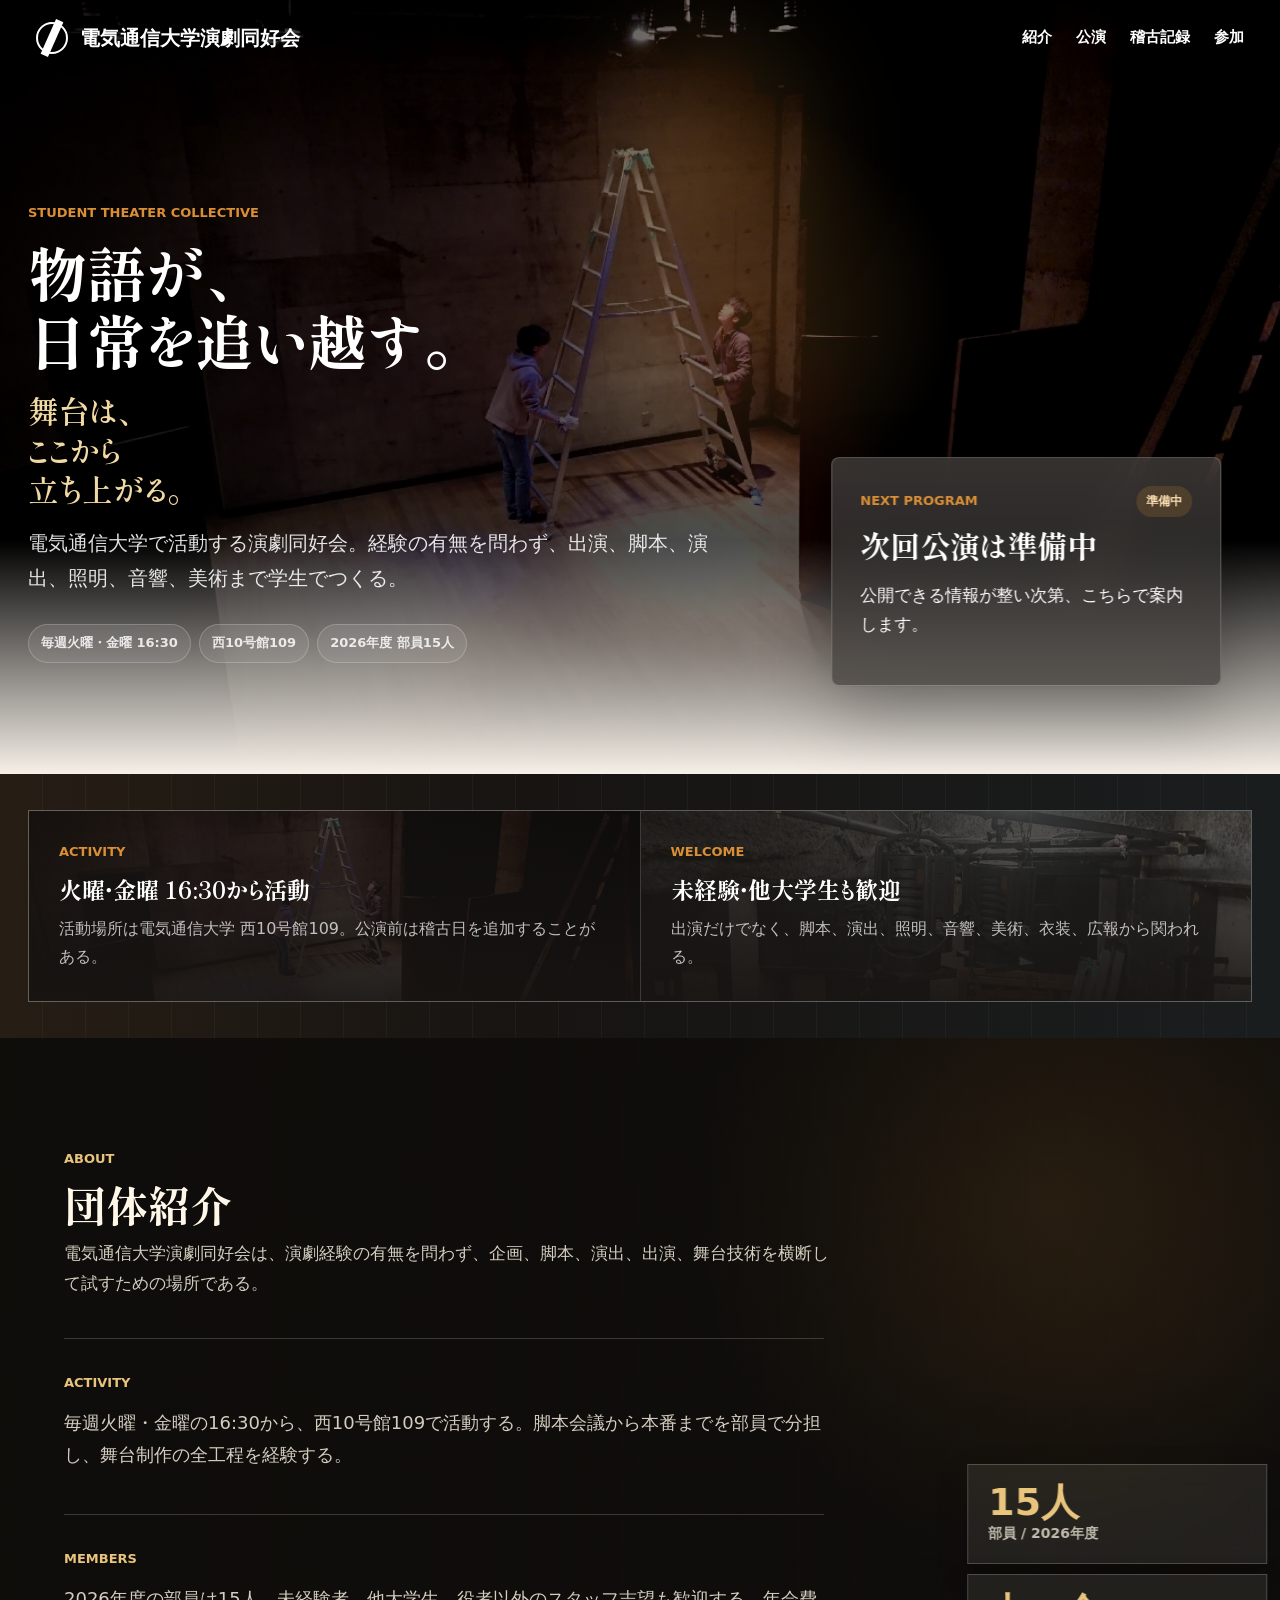
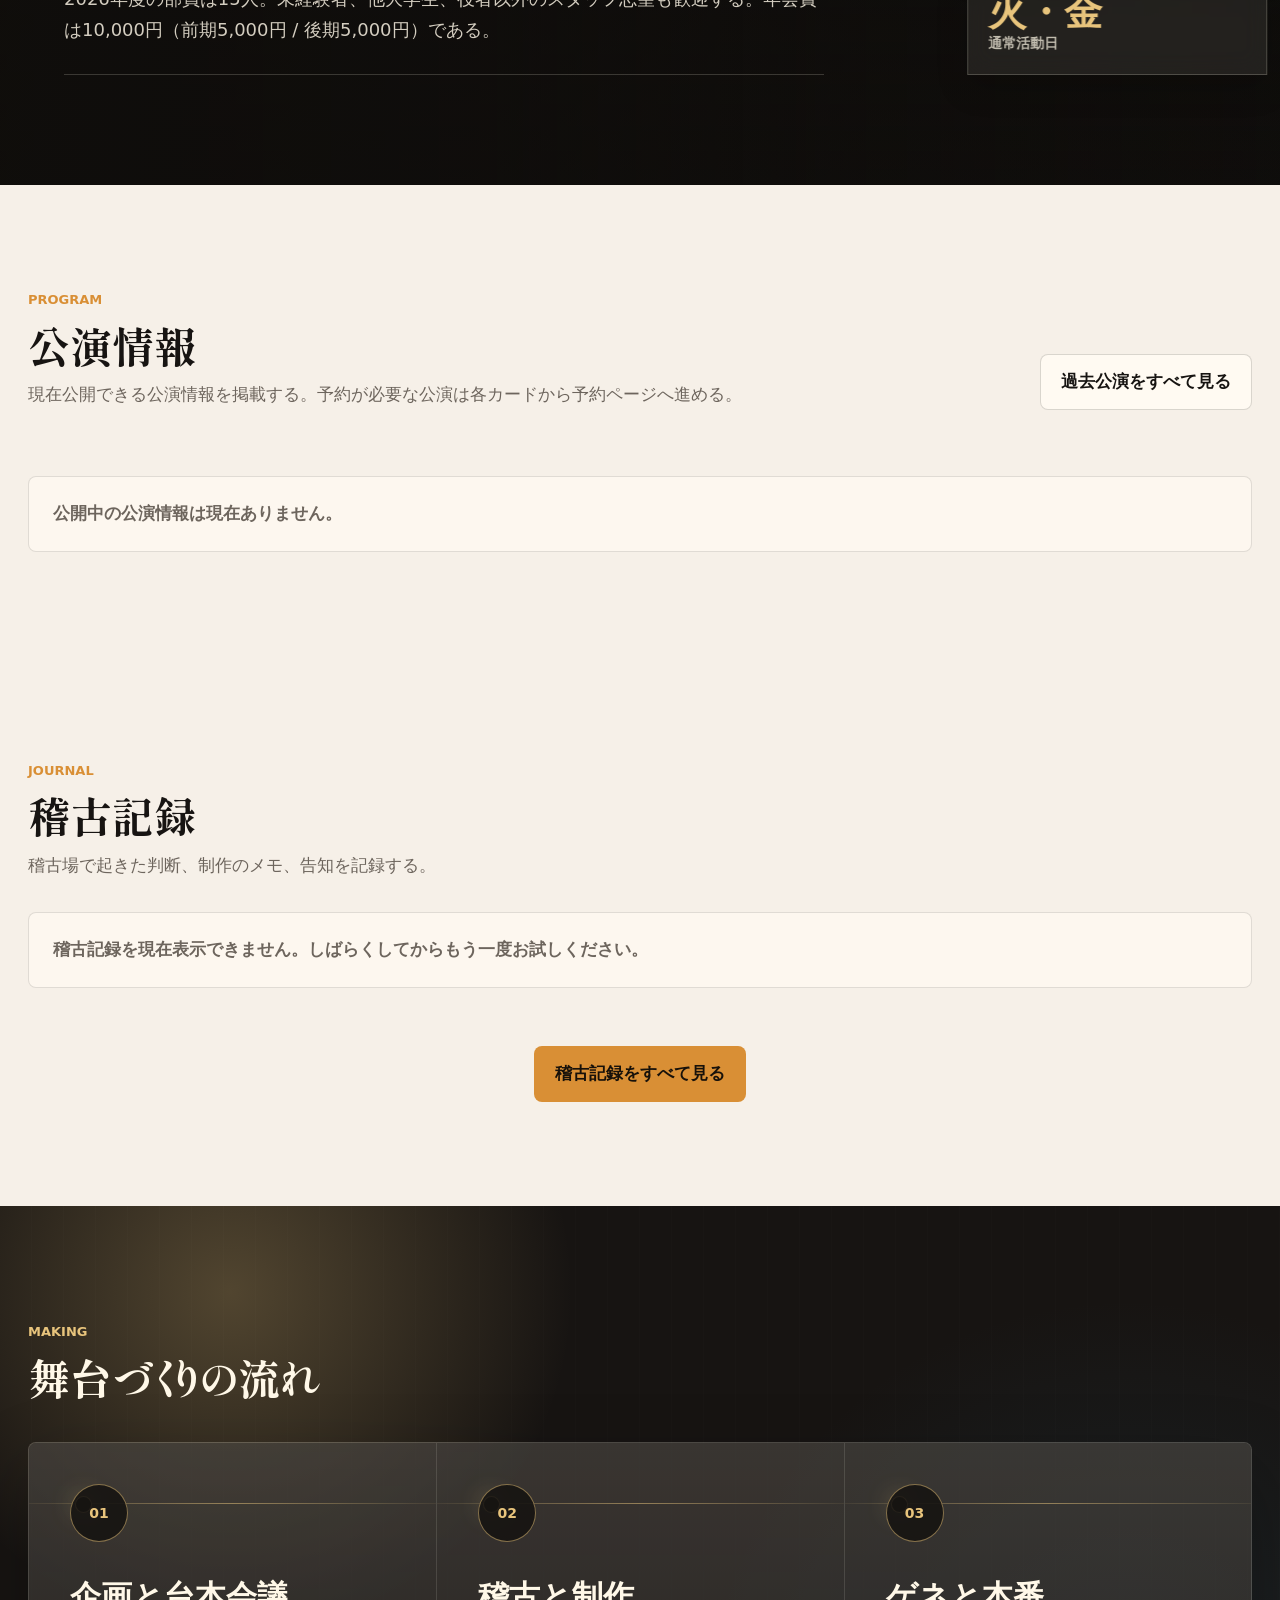
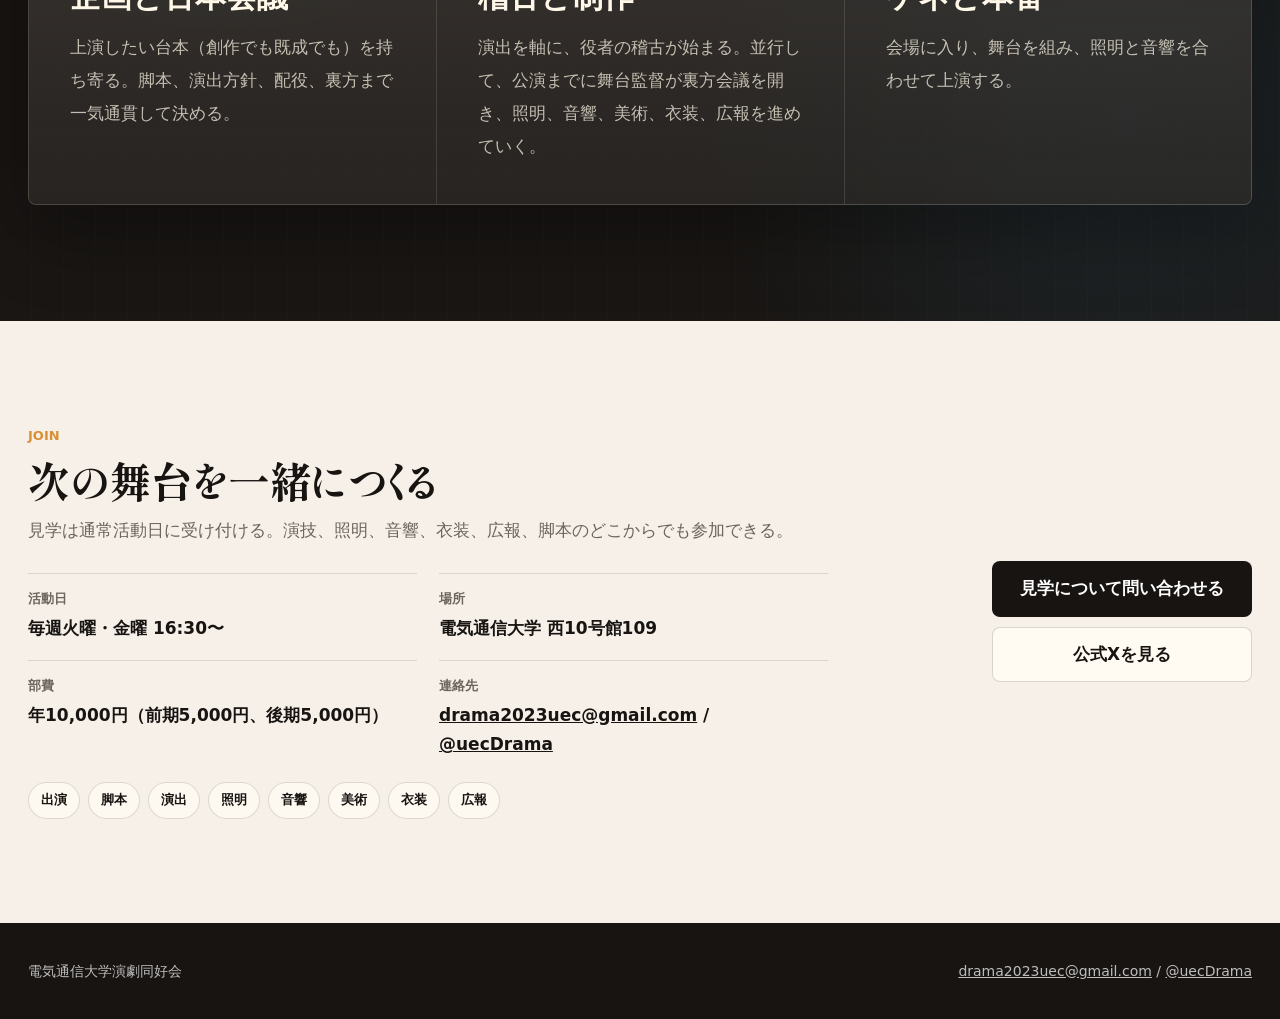
==== commit 8d156428: "Tuck hero program card left on desktop" ====
--- a/index.html
+++ b/index.html
@@ -12,7 +12,7 @@
     <link rel="preconnect" href="https://fonts.googleapis.com" />
     <link rel="preconnect" href="https://fonts.gstatic.com" crossorigin />
     <link href="https://fonts.googleapis.com/css2?family=Shippori+Mincho+B1:wght@500;600;700;800&display=swap" rel="stylesheet" />
-    <link rel="stylesheet" href="./styles.css?v=20260628e" />
+    <link rel="stylesheet" href="./styles.css?v=20260628g" />
   </head>
   <body>
     <header class="site-header" data-header>
--- a/styles.css
+++ b/styles.css
@@ -757,6 +757,15 @@
 }
 
 @media (min-width: 1100px) {
+  .hero-program-card {
+    transform: translateX(clamp(-48px, -2.4vw, -24px));
+  }
+
+  .about-layout {
+    max-width: none;
+    width: 100%;
+  }
+
   .metrics {
     justify-self: end;
     transform: translateX(clamp(28px, 4vw, 52px));
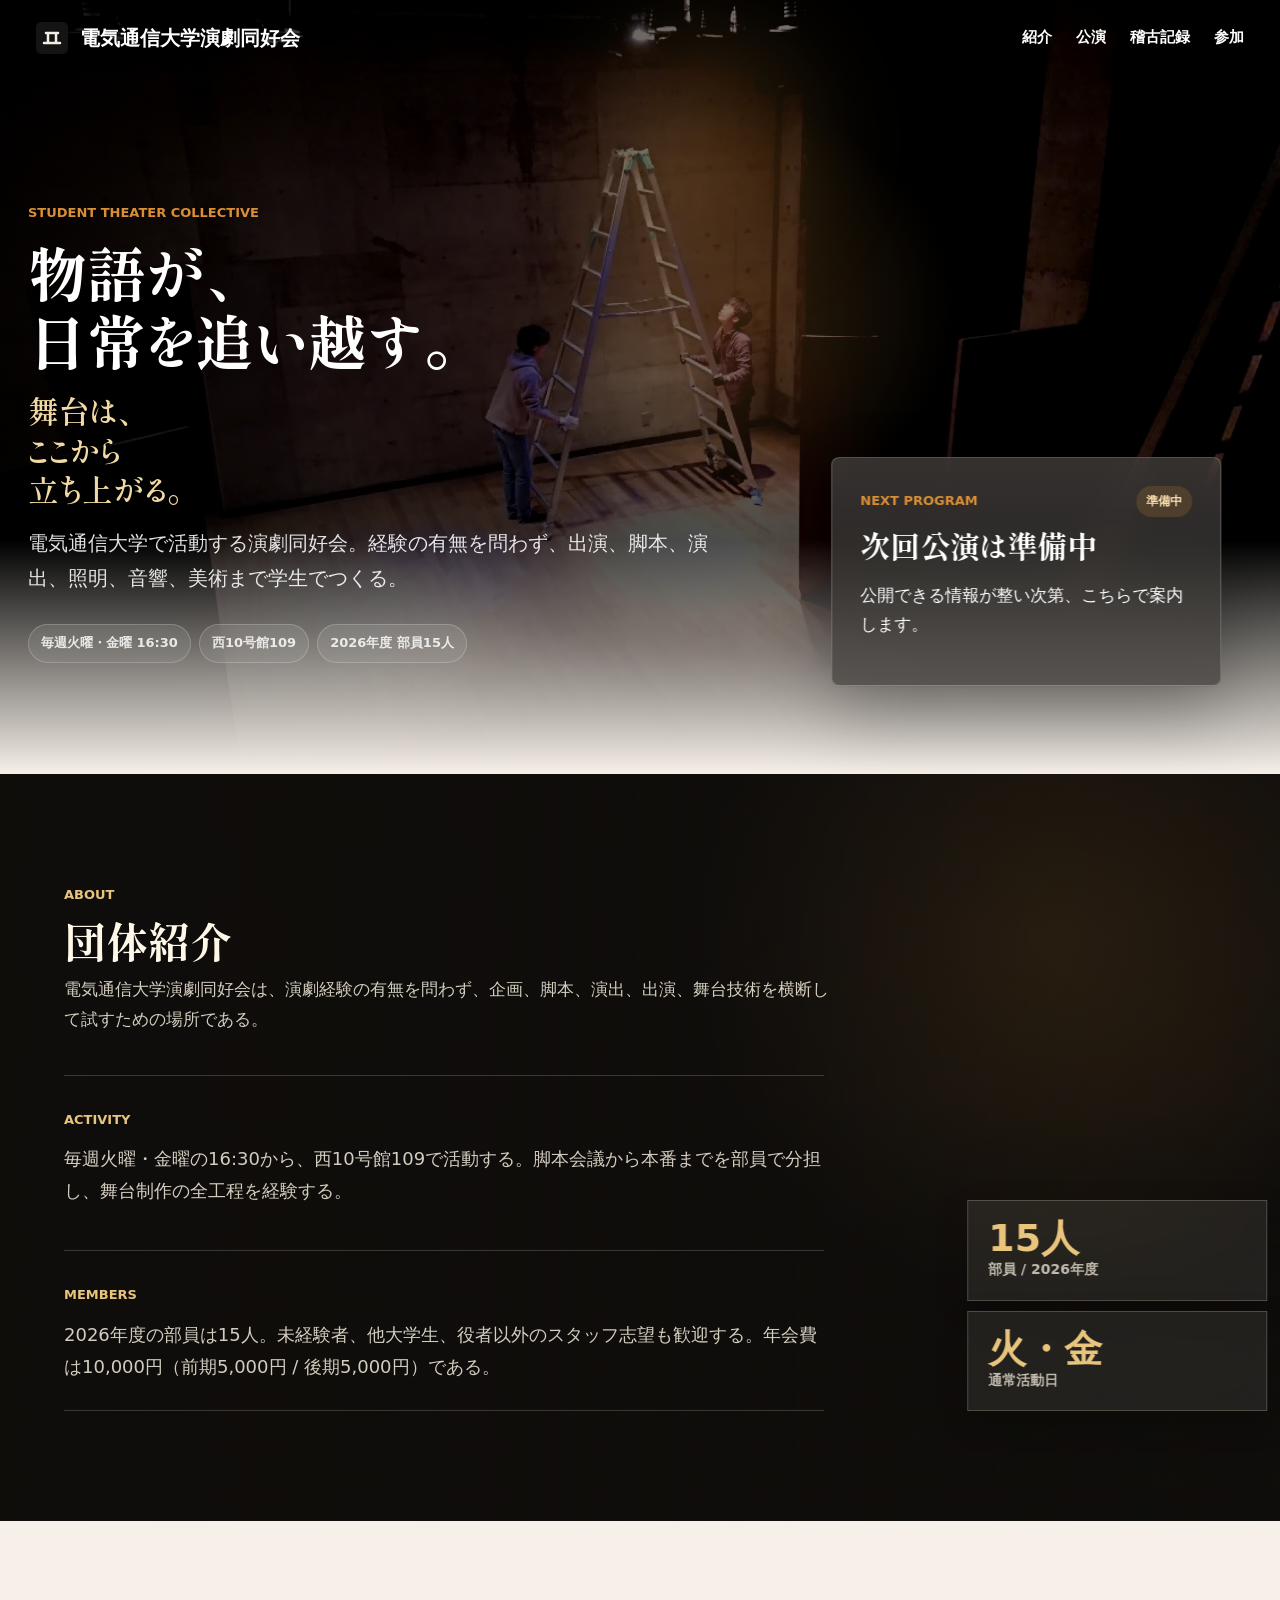
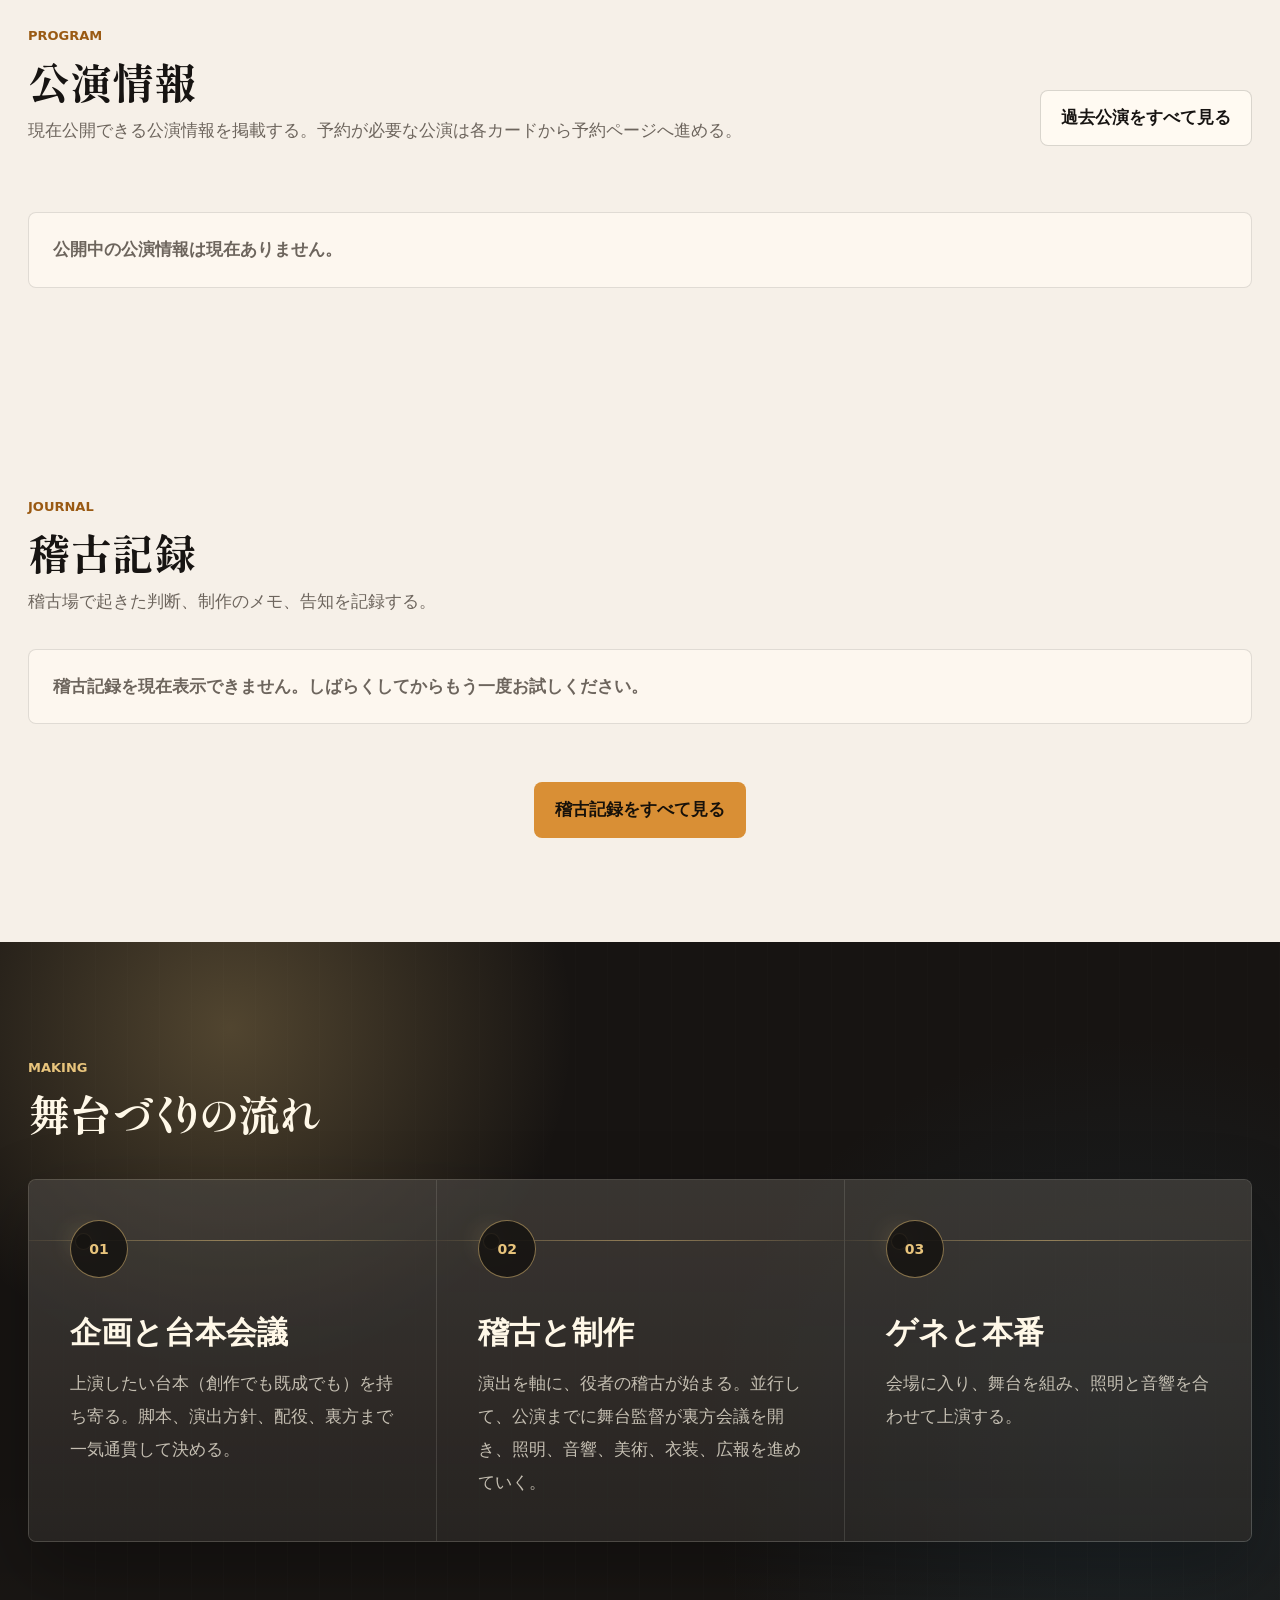
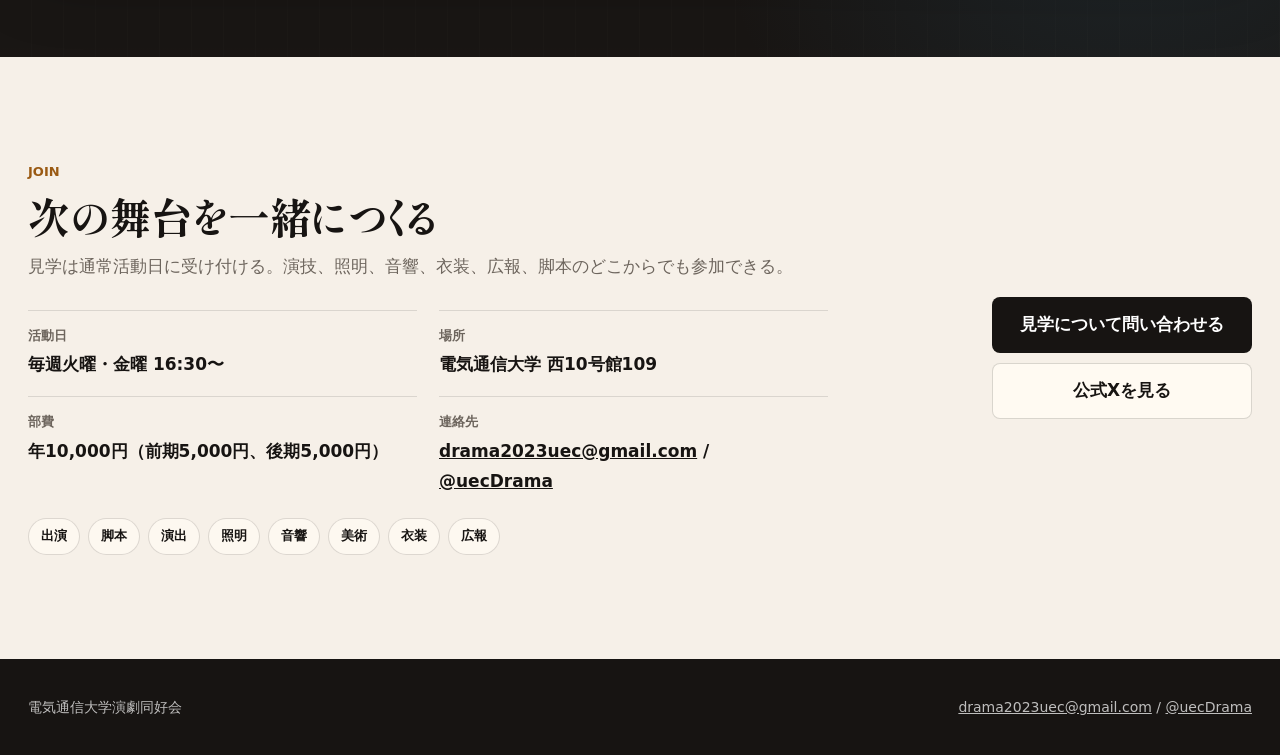
==== commit 4efd46f2: "Improve homepage density and performance" ====
--- a/index.html
+++ b/index.html
@@ -4,19 +4,21 @@
     <meta charset="utf-8" />
     <meta name="viewport" content="width=device-width, initial-scale=1.0, viewport-fit=cover" />
     <title>電気通信大学演劇同好会 | 公式サイト</title>
-    <link rel="icon" href="data:image/svg+xml,%3Csvg xmlns='http://www.w3.org/2000/svg' viewBox='0 0 64 64'%3E%3Crect width='64' height='64' rx='10' fill='%23141414'/%3E%3Cpath d='M16 42h32M20 22h24M24 22v20M40 22v20' stroke='%23f4efe6' stroke-width='5' stroke-linecap='round'/%3E%3C/svg%3E" />
+    <link rel="icon" href="./assets/site-icon.svg" />
     <meta
       name="description"
       content="電気通信大学演劇同好会は、脚本、演出、出演、照明、音響、美術まで学生がつくる演劇団体です。"
     />
     <link rel="preconnect" href="https://fonts.googleapis.com" />
     <link rel="preconnect" href="https://fonts.gstatic.com" crossorigin />
-    <link href="https://fonts.googleapis.com/css2?family=Shippori+Mincho+B1:wght@500;600;700;800&display=swap" rel="stylesheet" />
-    <link rel="stylesheet" href="./styles.css?v=20260628g" />
+    <link rel="preload" href="https://fonts.googleapis.com/css2?family=Shippori+Mincho+B1:wght@600;700&display=swap" as="style" />
+    <link href="https://fonts.googleapis.com/css2?family=Shippori+Mincho+B1:wght@600;700&display=swap" rel="stylesheet" media="print" onload="this.media='all'" />
+    <noscript><link href="https://fonts.googleapis.com/css2?family=Shippori+Mincho+B1:wght@600;700&display=swap" rel="stylesheet" /></noscript>
+    <link rel="stylesheet" href="./styles.css?v=20260713a" />
   </head>
   <body>
     <header class="site-header" data-header>
-      <a class="brand" href="#top" aria-label="演劇同好会 トップへ">
+      <a class="brand" href="#top" aria-label="電気通信大学演劇同好会 トップへ">
         <span class="brand-mark" aria-hidden="true"></span>
         <span>電気通信大学演劇同好会</span>
       </a>
@@ -30,7 +32,16 @@
 
     <main id="top">
       <section class="hero" aria-labelledby="hero-title">
-        <img class="hero-image" src="./assets/rehearsal-ladder-stage.jpg" alt="舞台上で脚立を動かしながら仕込みを進める部員" />
+        <picture>
+          <source srcset="./assets/rehearsal-ladder-stage.webp" type="image/webp" />
+          <img
+            class="hero-image"
+            src="./assets/rehearsal-ladder-stage.jpg"
+            alt="舞台上で脚立を動かしながら仕込みを進める部員"
+            fetchpriority="high"
+            decoding="async"
+          />
+        </picture>
         <div class="hero-vignette" aria-hidden="true"></div>
         <div class="hero-spotlight" aria-hidden="true"></div>
         <div class="hero-content">
@@ -51,31 +62,11 @@
         <aside class="hero-program-card" aria-label="最新公演" data-hero-program></aside>
       </section>
 
-      <section class="intro-band" aria-label="最新情報">
-        <div class="intro-grid">
-          <article>
-            <span class="label">activity</span>
-            <h2>火曜・金曜 16:30から活動</h2>
-            <p>活動場所は電気通信大学 西10号館109。<wbr />公演前は稽古日を追加することがある。</p>
-          </article>
-          <article>
-            <span class="label">welcome</span>
-            <h2>未経験・他大学生も歓迎</h2>
-            <p>出演だけでなく、脚本、演出、照明、音響、美術、衣装、広報から関われる。</p>
-          </article>
-        </div>
-      </section>
-
       <section class="section about" id="about">
         <div class="about-slideshow" aria-hidden="true">
           <span class="about-slide about-slide-01"></span>
-          <span class="about-slide about-slide-02"></span>
           <span class="about-slide about-slide-03"></span>
-          <span class="about-slide about-slide-04"></span>
-          <span class="about-slide about-slide-05"></span>
-          <span class="about-slide about-slide-06"></span>
           <span class="about-slide about-slide-07"></span>
-          <span class="about-slide about-slide-08"></span>
           <span class="about-slide about-slide-09"></span>
         </div>
         <div class="about-wash" aria-hidden="true"></div>
@@ -221,6 +212,6 @@
       <span><a href="mailto:drama2023uec@gmail.com">drama2023uec@gmail.com</a> / <a href="https://x.com/uecDrama" target="_blank" rel="noopener">@uecDrama</a></span>
     </footer>
 
-    <script src="./script.js?v=20260628d"></script>
+    <script src="./script.js?v=20260713a"></script>
   </body>
 </html>
--- a/styles.css
+++ b/styles.css
@@ -7,6 +7,7 @@
   --line: rgba(23, 20, 18, 0.16);
   --stage: #111111;
   --amber: #d98f35;
+  --amber-on-light: #9a5a13;
   --red: #8f2634;
   --green: #2f6655;
   --blue: #315f78;
@@ -39,6 +40,11 @@
 
 a {
   color: inherit;
+}
+
+:where(a, button, input, textarea, select):focus-visible {
+  outline: 2px solid var(--amber-on-light);
+  outline-offset: 3px;
 }
 
 .is-hidden {
@@ -93,20 +99,12 @@
   width: 32px;
   height: 32px;
   display: inline-block;
-  border: 2px solid currentColor;
-  border-radius: 50%;
-  position: relative;
-}
-
-.brand-mark::after {
-  content: "";
-  position: absolute;
-  left: 10px;
-  top: -5px;
-  width: 8px;
-  height: 38px;
-  background: currentColor;
-  transform: rotate(24deg);
+  flex: 0 0 auto;
+  border-radius: 5px;
+  background-image: url("./assets/site-icon.svg");
+  background-position: center;
+  background-repeat: no-repeat;
+  background-size: contain;
 }
 
 .nav {
@@ -153,6 +151,11 @@
   height: 26vh;
   background: linear-gradient(0deg, var(--paper), rgba(246, 240, 232, 0));
   pointer-events: none;
+}
+
+.hero > picture {
+  position: absolute;
+  inset: 0;
 }
 
 .hero-image {
@@ -199,11 +202,20 @@
 .eyebrow,
 .label {
   display: block;
-  color: var(--amber);
   font-size: 13px;
   font-weight: 800;
   letter-spacing: 0;
   text-transform: uppercase;
+}
+
+.eyebrow,
+.hero .label,
+.system .label {
+  color: var(--amber);
+}
+
+.label {
+  color: var(--amber-on-light);
 }
 
 .hero h1 {
@@ -407,8 +419,10 @@
   transition: transform 160ms ease, background 160ms ease, border-color 160ms ease;
 }
 
-.button:hover {
-  transform: translateY(-2px);
+@media (hover: hover) and (pointer: fine) {
+  .button:hover {
+    transform: translateY(-2px);
+  }
 }
 
 .button.primary {
@@ -431,92 +445,6 @@
 .button.dark {
   background: var(--ink);
   color: var(--white);
-}
-
-.intro-band {
-  position: relative;
-  background: var(--ink);
-  color: var(--white);
-  padding: 36px 28px;
-}
-
-.intro-band::before {
-  content: "";
-  position: absolute;
-  inset: 0;
-  background:
-    linear-gradient(90deg, rgba(217, 143, 53, 0.08), transparent 42%, rgba(49, 95, 120, 0.12)),
-    repeating-linear-gradient(90deg, transparent 0 42px, rgba(255, 255, 255, 0.035) 42px 43px);
-  pointer-events: none;
-}
-
-.intro-grid {
-  position: relative;
-  z-index: 1;
-  max-width: 1280px;
-  margin: 0 auto;
-  display: grid;
-  grid-template-columns: repeat(2, minmax(0, 1fr));
-  gap: 1px;
-  background: rgba(255, 255, 255, 0.16);
-  border: 1px solid rgba(255, 255, 255, 0.16);
-}
-
-.intro-grid article {
-  position: relative;
-  overflow: hidden;
-  min-height: 170px;
-  padding: 30px;
-  background: #171412;
-  isolation: isolate;
-}
-
-.intro-grid article::before,
-.intro-grid article::after {
-  content: "";
-  position: absolute;
-  inset: 0;
-  z-index: -2;
-}
-
-.intro-grid article::before {
-  background-position: center;
-  background-size: cover;
-  filter: saturate(0.84) contrast(1.12);
-  opacity: 0.58;
-}
-
-.intro-grid article::after {
-  z-index: -1;
-  background:
-    linear-gradient(180deg, rgba(23, 20, 18, 0.22), rgba(23, 20, 18, 0.88)),
-    linear-gradient(90deg, rgba(23, 20, 18, 0.72), rgba(23, 20, 18, 0.18));
-}
-
-.intro-grid article:nth-child(1)::before {
-  background-image: url("./assets/rehearsal-ladder-stage.jpg");
-  background-position: center 42%;
-}
-
-.intro-grid article:nth-child(2)::before {
-  background-image: url("./assets/stage-lights.jpg");
-}
-
-.intro-grid article:nth-child(3)::before {
-  background-image: url("./assets/blackbox-stage.jpg");
-  background-position: 38% center;
-}
-
-.intro-grid h2 {
-  margin: 10px 0;
-  font-size: 23px;
-  line-height: 1.35;
-}
-
-.intro-grid p {
-  margin: 0;
-  color: rgba(255, 255, 255, 0.72);
-  font-size: 16px;
 }
 
 .section {
@@ -586,61 +514,31 @@
   background-size: cover;
   filter: saturate(0.84) contrast(1.08) brightness(0.84);
   transform: scale(1.035);
-  animation: aboutSlideShow 72s infinite;
+  animation: aboutSlideShow 32s infinite;
 }
 
 .about-slide-01 {
-  background-image: url("./assets/about-slide-01.jpg");
+  background-image: url("./assets/about-slide-01.webp");
   background-position: center 48%;
   animation-delay: 0s;
 }
 
-.about-slide-02 {
-  background-image: url("./assets/about-slide-02.jpg");
-  background-position: center 52%;
+.about-slide-03 {
+  background-image: url("./assets/about-slide-03.webp");
+  background-position: center 58%;
   animation-delay: 8s;
 }
 
-.about-slide-03 {
-  background-image: url("./assets/about-slide-03.jpg");
-  background-position: center 58%;
+.about-slide-07 {
+  background-image: url("./assets/about-slide-07.webp");
+  background-position: center 50%;
   animation-delay: 16s;
 }
 
-.about-slide-04 {
-  background-image: url("./assets/about-slide-04.jpg");
-  background-position: center 46%;
+.about-slide-09 {
+  background-image: url("./assets/about-slide-09.webp");
+  background-position: center 48%;
   animation-delay: 24s;
-}
-
-.about-slide-05 {
-  background-image: url("./assets/about-slide-05.jpg");
-  background-position: center 48%;
-  animation-delay: 32s;
-}
-
-.about-slide-06 {
-  background-image: url("./assets/about-slide-06.jpg");
-  background-position: center 48%;
-  animation-delay: 40s;
-}
-
-.about-slide-07 {
-  background-image: url("./assets/about-slide-07.jpg");
-  background-position: center 50%;
-  animation-delay: 48s;
-}
-
-.about-slide-08 {
-  background-image: url("./assets/about-slide-08.jpg");
-  background-position: center 52%;
-  animation-delay: 56s;
-}
-
-.about-slide-09 {
-  background-image: url("./assets/about-slide-09.jpg");
-  background-position: center 48%;
-  animation-delay: 64s;
 }
 
 .about-wash {
@@ -778,17 +676,17 @@
     transform: scale(1.018);
   }
 
-  4% {
+  8% {
     opacity: 1;
     transform: scale(1.012);
   }
 
-  10% {
+  25% {
     opacity: 1;
     transform: scale(1.02);
   }
 
-  14% {
+  33% {
     opacity: 0;
     transform: scale(1.036);
   }
@@ -815,6 +713,10 @@
   display: grid;
   grid-template-columns: repeat(3, minmax(0, 1fr));
   gap: 24px;
+}
+
+.journal > .post-grid {
+  grid-template-columns: repeat(2, minmax(0, 1fr));
 }
 
 .show-grid {
@@ -3043,11 +2945,6 @@
     height: 28px;
   }
 
-  .brand-mark::after {
-    left: 8px;
-    height: 34px;
-  }
-
   .nav {
     gap: 12px;
     font-size: 13px;
@@ -3086,7 +2983,6 @@
     font-size: 18px;
   }
 
-  .intro-grid,
   .about-layout,
   .show-grid,
   .post-grid,
@@ -3199,8 +3095,17 @@
     min-height: 0;
   }
 
+  .program-feature {
+    grid-template-columns: 180px minmax(0, 1fr);
+    align-items: start;
+  }
+
   .program-feature-copy {
-    padding: 34px;
+    padding: 28px;
+  }
+
+  .featured-show-copy h3 {
+    font-size: 32px;
   }
 
   .program-poster-panel {
@@ -3441,30 +3346,39 @@
   .hero-program-card {
     width: 100%;
     max-width: calc(100vw - 36px);
-    padding: 18px;
+    padding: 16px;
     overflow: hidden;
   }
 
+  .hero-program-main {
+    grid-template-columns: 104px minmax(0, 1fr);
+    gap: 12px;
+  }
+
   .hero-program-card h2 {
-    font-size: 24px;
+    margin: 8px 0 12px;
+    font-size: 21px;
+    line-height: 1.28;
     word-break: normal;
     line-break: strict;
     overflow-wrap: anywhere;
   }
 
+  .hero-program-flyer .poster-fallback {
+    padding: 9px;
+  }
+
+  .hero-program-flyer .poster-fallback strong {
+    font-size: 13px;
+  }
+
   .hero-program-topline {
     align-items: flex-start;
     flex-direction: column;
   }
 
-  .intro-grid h2,
-  .intro-grid p {
-    word-break: normal;
-    line-break: strict;
-    overflow-wrap: anywhere;
-  }
-
   .hero-program-card dl {
+    margin-bottom: 14px;
     grid-template-columns: 1fr;
     gap: 8px;
   }
@@ -3485,7 +3399,11 @@
   }
 
   .section {
-    padding: 72px 18px;
+    padding: 56px 18px;
+  }
+
+  .journal > .post-grid {
+    grid-template-columns: 1fr;
   }
 
   .archive-layout,
@@ -3571,16 +3489,16 @@
   }
 
   .about .section-heading {
-    padding-top: 64px;
+    padding-top: 52px;
   }
 
   .about-layout {
     gap: 24px;
-    padding-bottom: 64px;
+    padding-bottom: 52px;
   }
 
   .about-note {
-    padding: 18px 0 20px;
+    padding: 16px 0 18px;
   }
 
   .about-media {
@@ -3602,7 +3520,7 @@
 
   .metrics {
     width: 100%;
-    grid-template-columns: 1fr;
+    grid-template-columns: repeat(2, minmax(0, 1fr));
   }
 
   .metrics div {
@@ -3705,11 +3623,42 @@
   }
 
   .program-feature-copy {
-    padding: 24px;
+    padding: 18px;
+  }
+
+  .program-feature {
+    grid-template-columns: 112px minmax(0, 1fr);
+    align-items: start;
+  }
+
+  .featured-show-copy h3 {
+    margin: 12px 0 10px;
+    font-size: 25px;
+    line-height: 1.3;
+  }
+
+  .featured-show-copy p {
+    display: -webkit-box;
+    overflow: hidden;
+    -webkit-box-orient: vertical;
+    -webkit-line-clamp: 3;
+    font-size: 14px;
+    line-height: 1.65;
   }
 
   .program-poster-panel {
+    align-self: start;
     padding: 0;
+  }
+
+  .program-facts {
+    margin: 16px 0;
+    padding: 12px 0;
+    gap: 8px;
+  }
+
+  .program-facts dd {
+    font-size: 15px;
   }
 
   .program-date-badge {
@@ -3724,6 +3673,12 @@
 
   .program-actions {
     display: grid;
+  }
+
+  .program-actions .button {
+    min-height: 44px;
+    padding: 9px 10px;
+    font-size: 14px;
   }
 
   .show-row-featured {
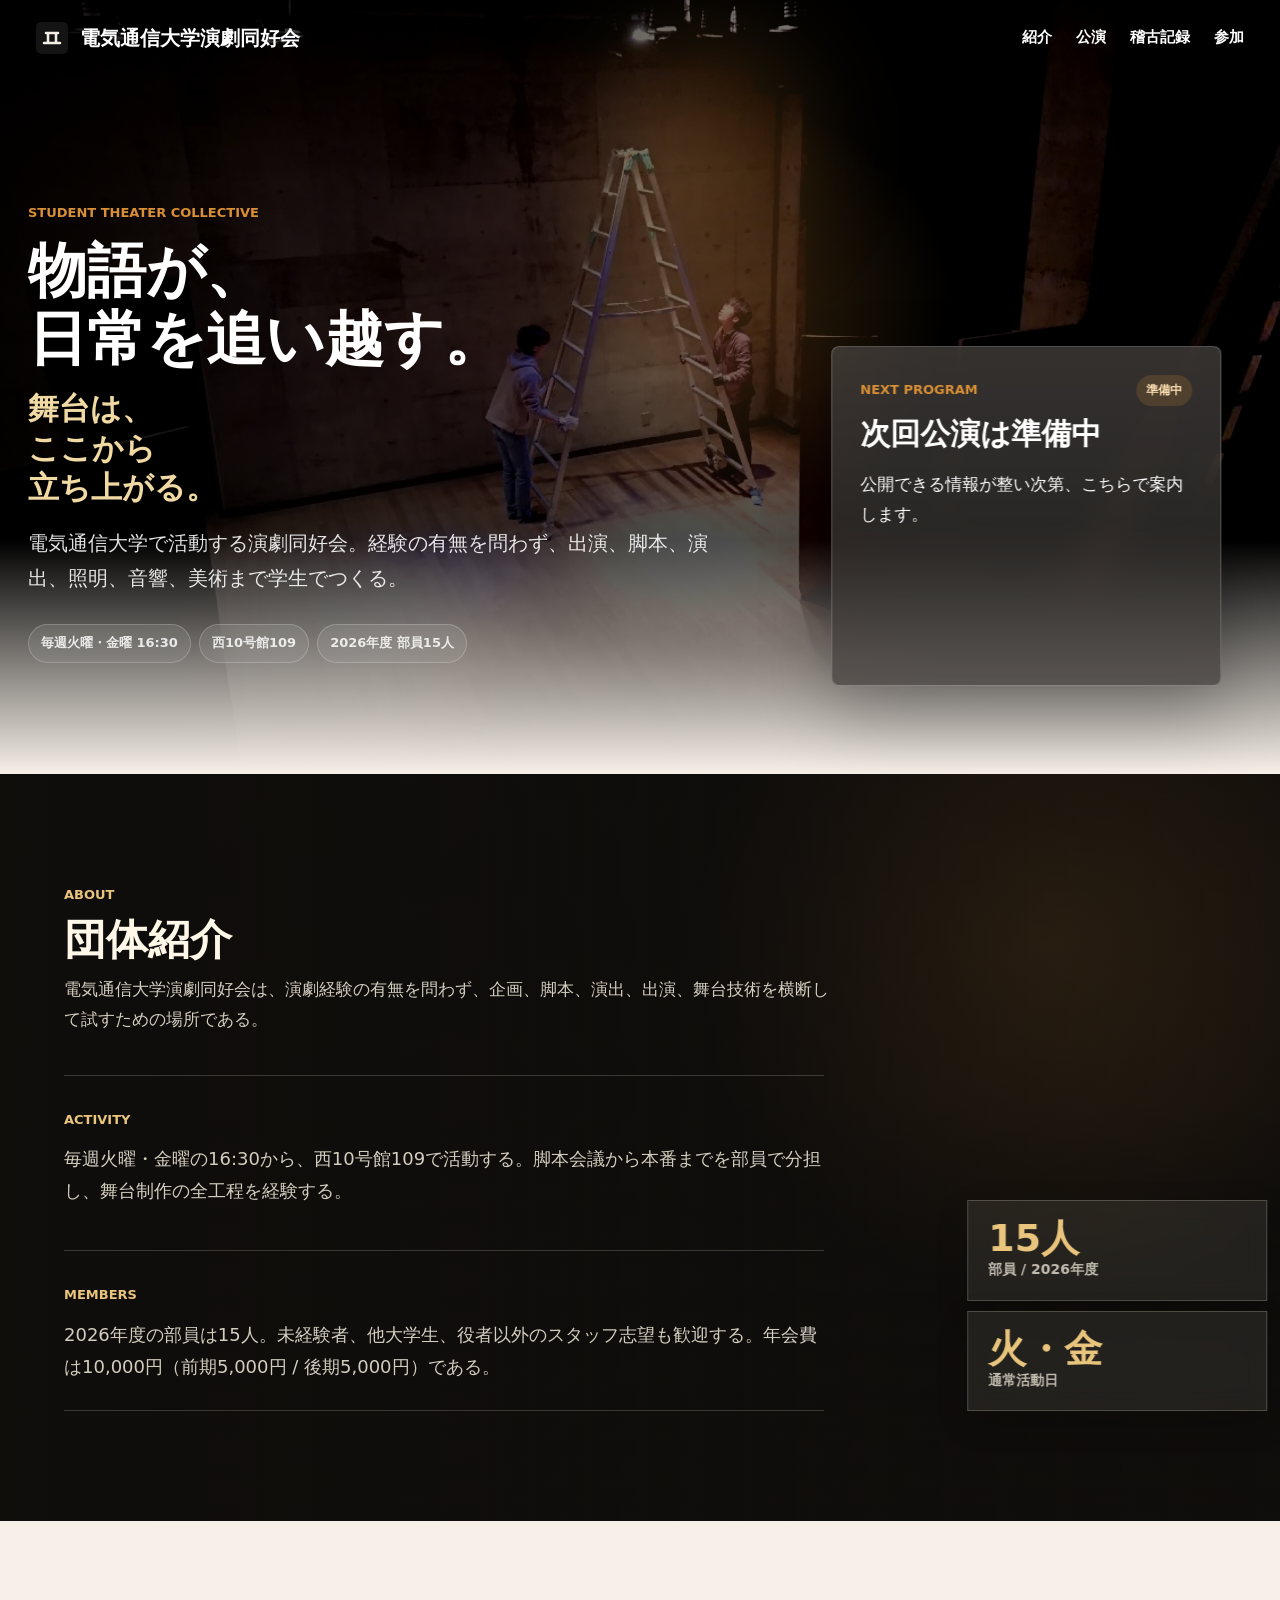
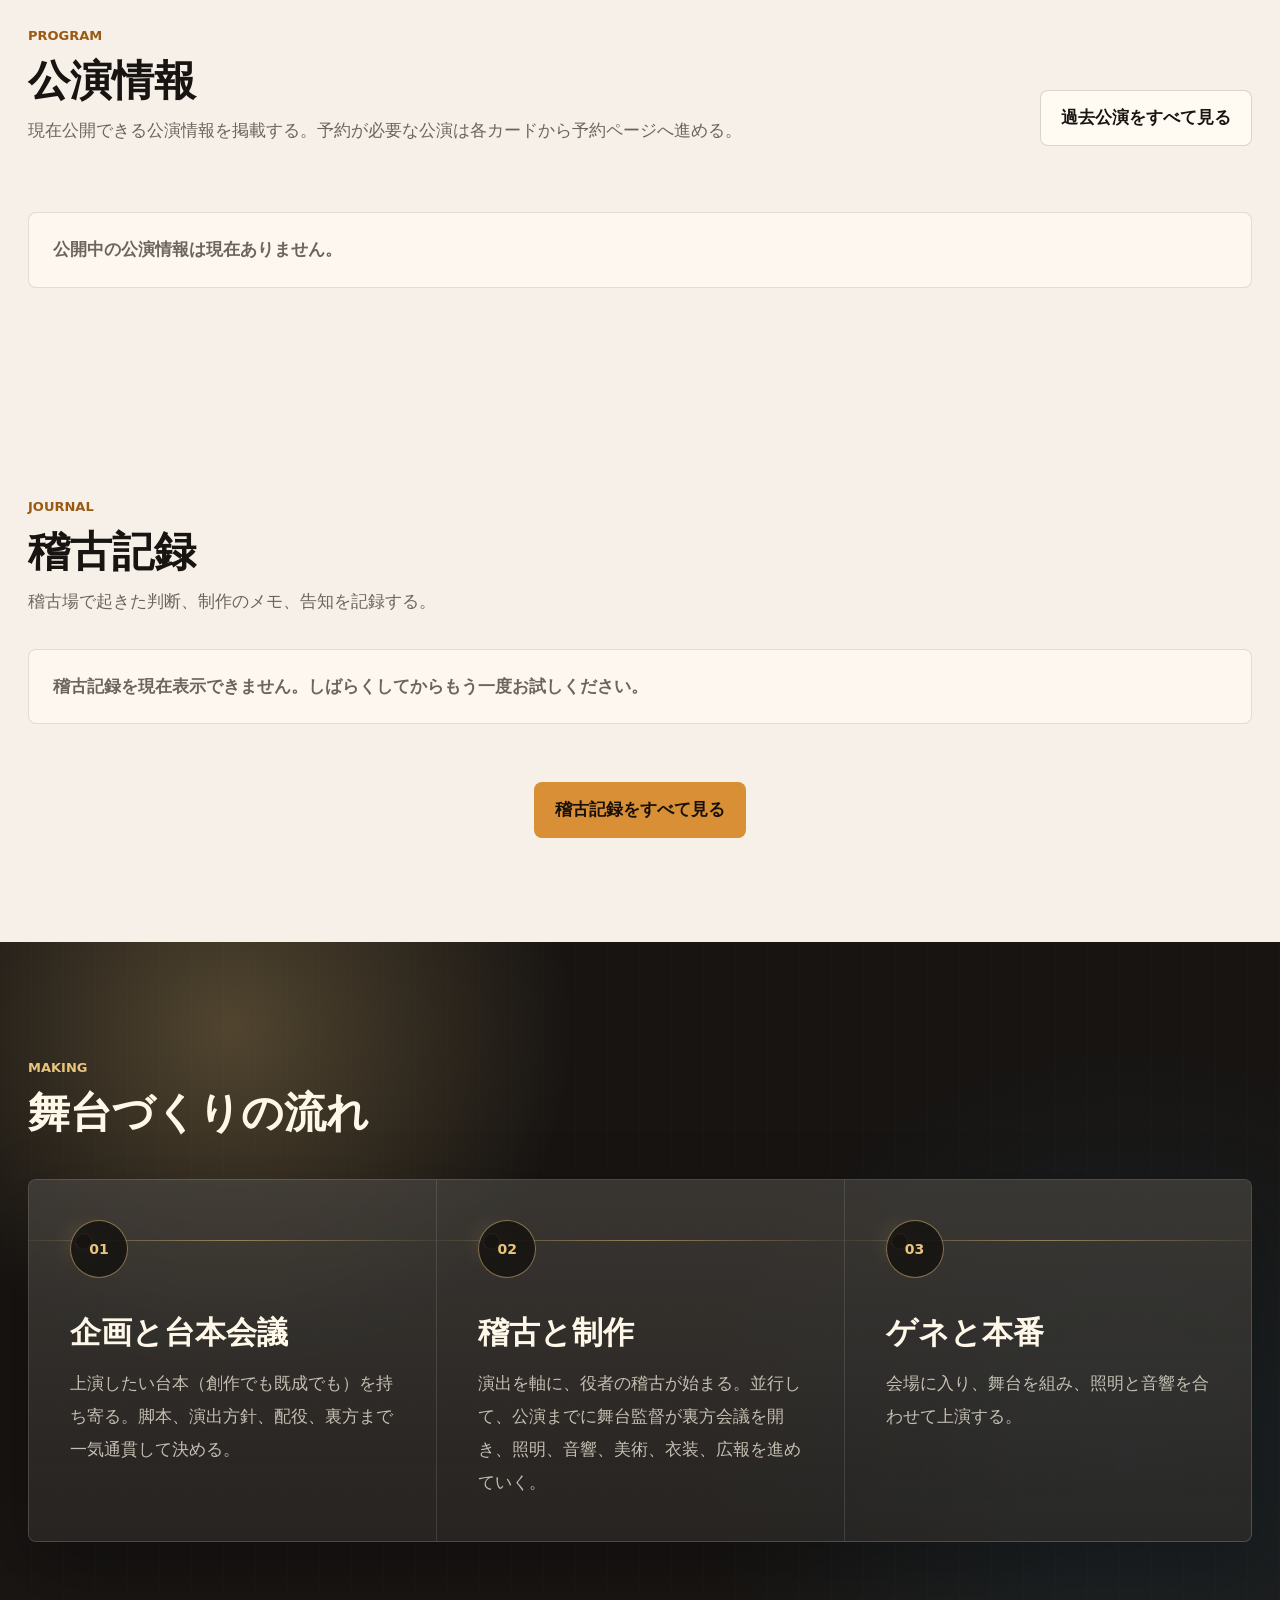
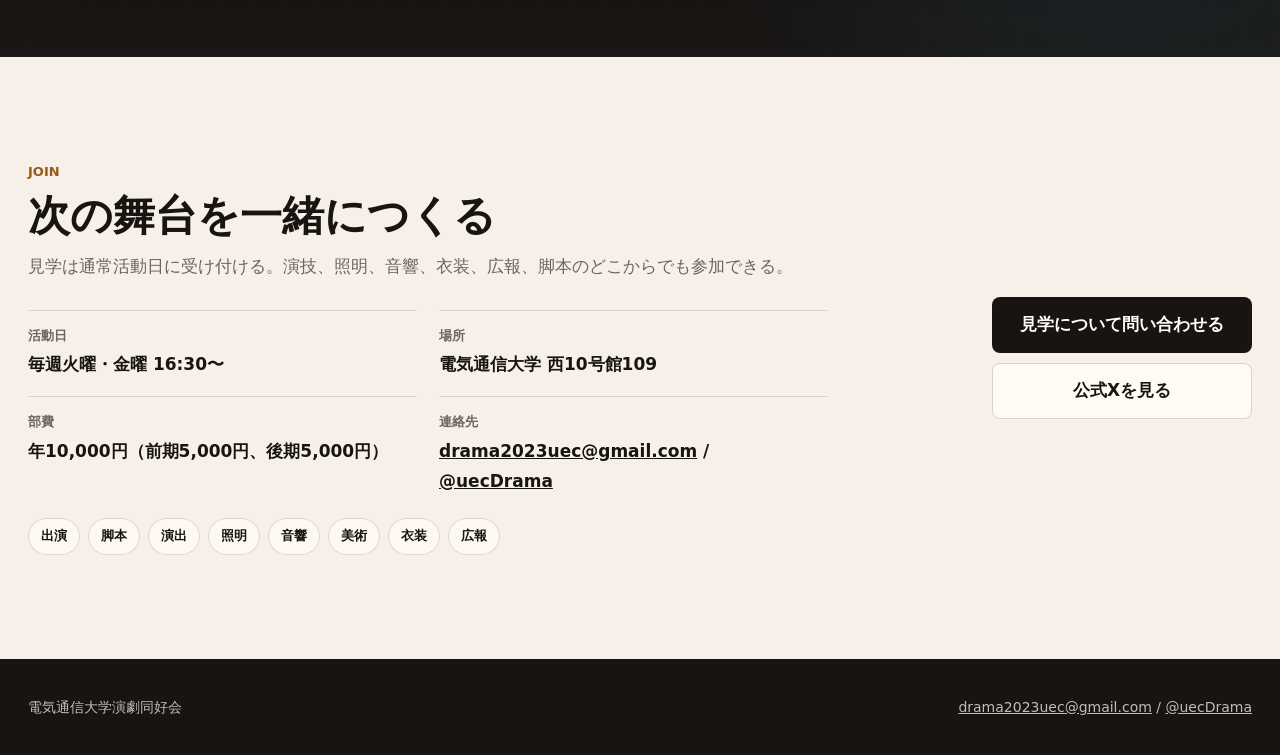
==== commit b23e9df0: "Eliminate hero layout shift and external font cost" ====
--- a/index.html
+++ b/index.html
@@ -9,11 +9,6 @@
       name="description"
       content="電気通信大学演劇同好会は、脚本、演出、出演、照明、音響、美術まで学生がつくる演劇団体です。"
     />
-    <link rel="preconnect" href="https://fonts.googleapis.com" />
-    <link rel="preconnect" href="https://fonts.gstatic.com" crossorigin />
-    <link rel="preload" href="https://fonts.googleapis.com/css2?family=Shippori+Mincho+B1:wght@600;700&display=swap" as="style" />
-    <link href="https://fonts.googleapis.com/css2?family=Shippori+Mincho+B1:wght@600;700&display=swap" rel="stylesheet" media="print" onload="this.media='all'" />
-    <noscript><link href="https://fonts.googleapis.com/css2?family=Shippori+Mincho+B1:wght@600;700&display=swap" rel="stylesheet" /></noscript>
     <link rel="stylesheet" href="./styles.css?v=20260713a" />
   </head>
   <body>
--- a/styles.css
+++ b/styles.css
@@ -12,7 +12,7 @@
   --green: #2f6655;
   --blue: #315f78;
   --white: #ffffff;
-  --display: "Shippori Mincho B1", "Hiragino Mincho ProN", "Yu Mincho", "Noto Serif JP", serif;
+  --display: "Hiragino Mincho ProN", "Yu Mincho", "YuMincho", "Noto Serif JP", serif;
 }
 
 * {
@@ -285,6 +285,7 @@
   z-index: 1;
   align-self: end;
   min-width: 0;
+  min-height: 340px;
   margin-bottom: 2px;
   padding: 28px;
   border: 1px solid rgba(255, 255, 255, 0.22);
@@ -2964,6 +2965,7 @@
 
   .hero-program-card {
     width: min(100%, 520px);
+    min-height: 320px;
     margin-bottom: 0;
   }
 
@@ -3346,6 +3348,7 @@
   .hero-program-card {
     width: 100%;
     max-width: calc(100vw - 36px);
+    min-height: 265px;
     padding: 16px;
     overflow: hidden;
   }
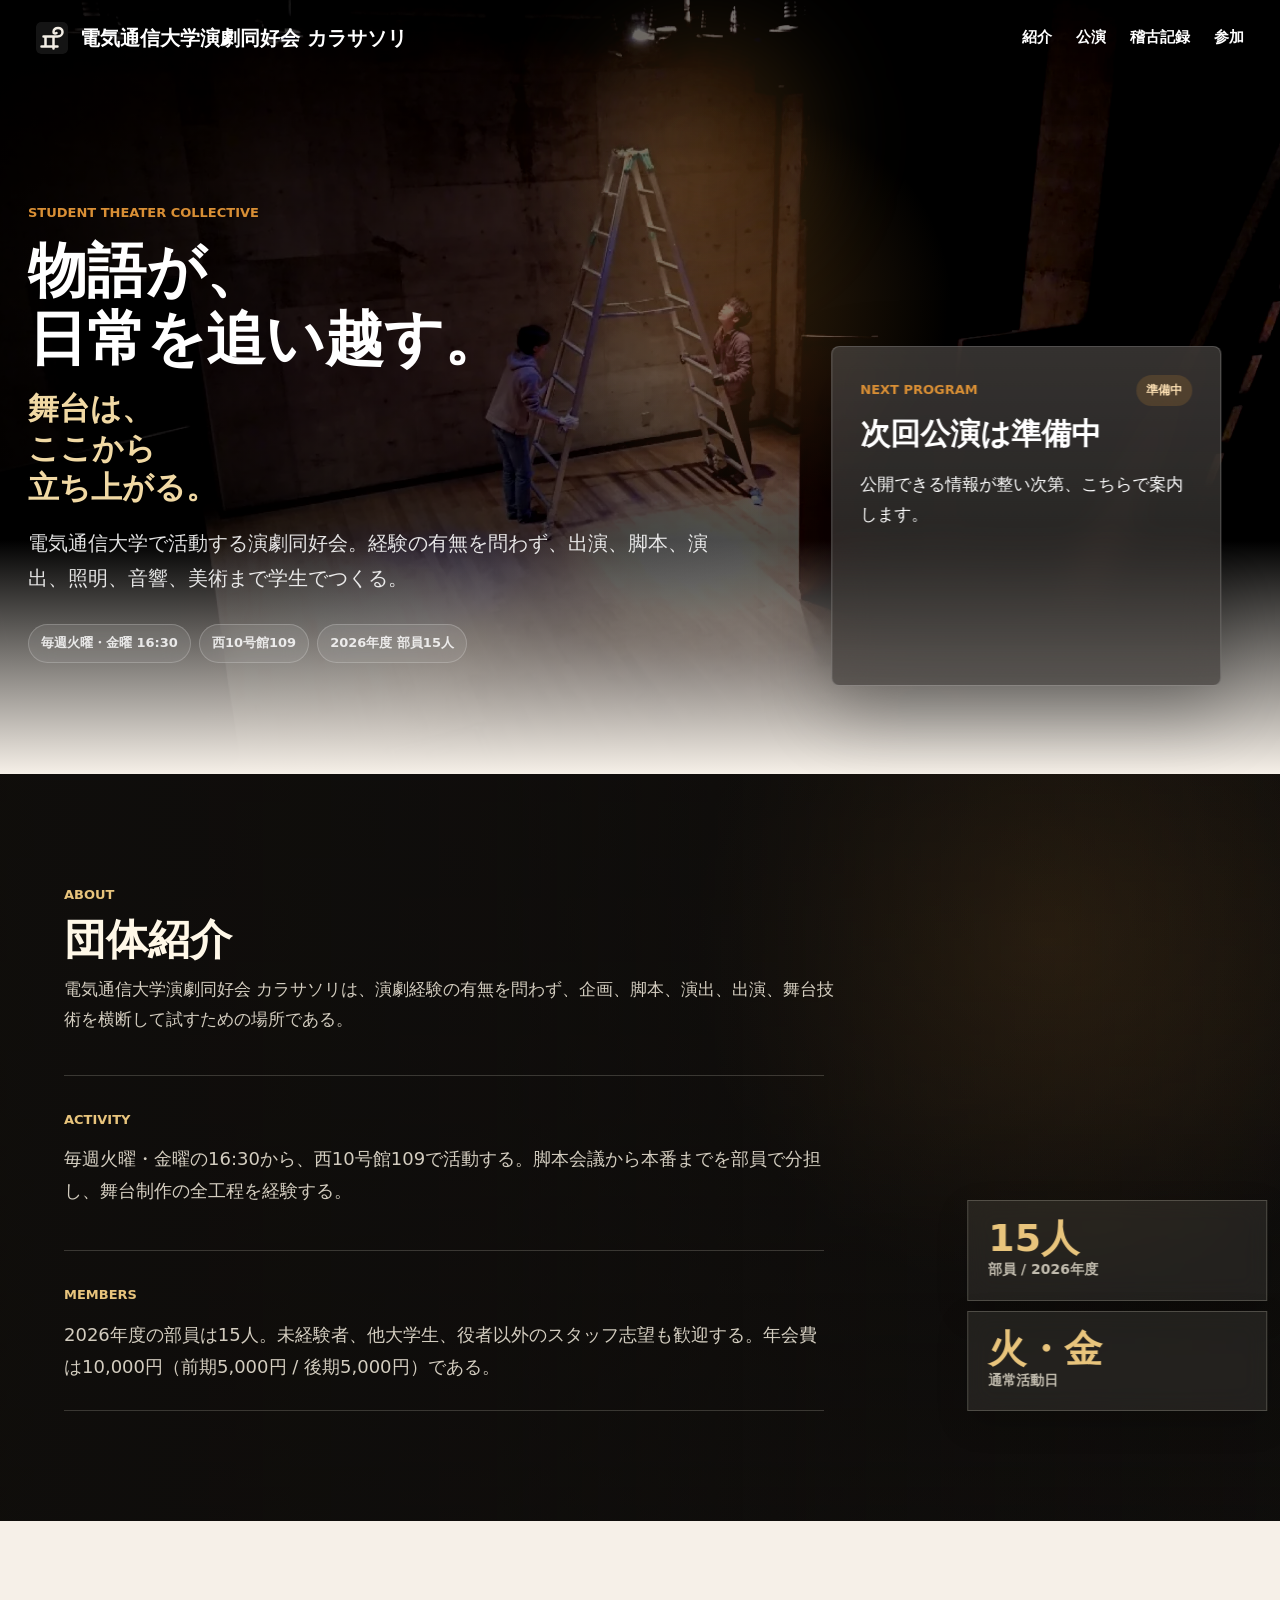
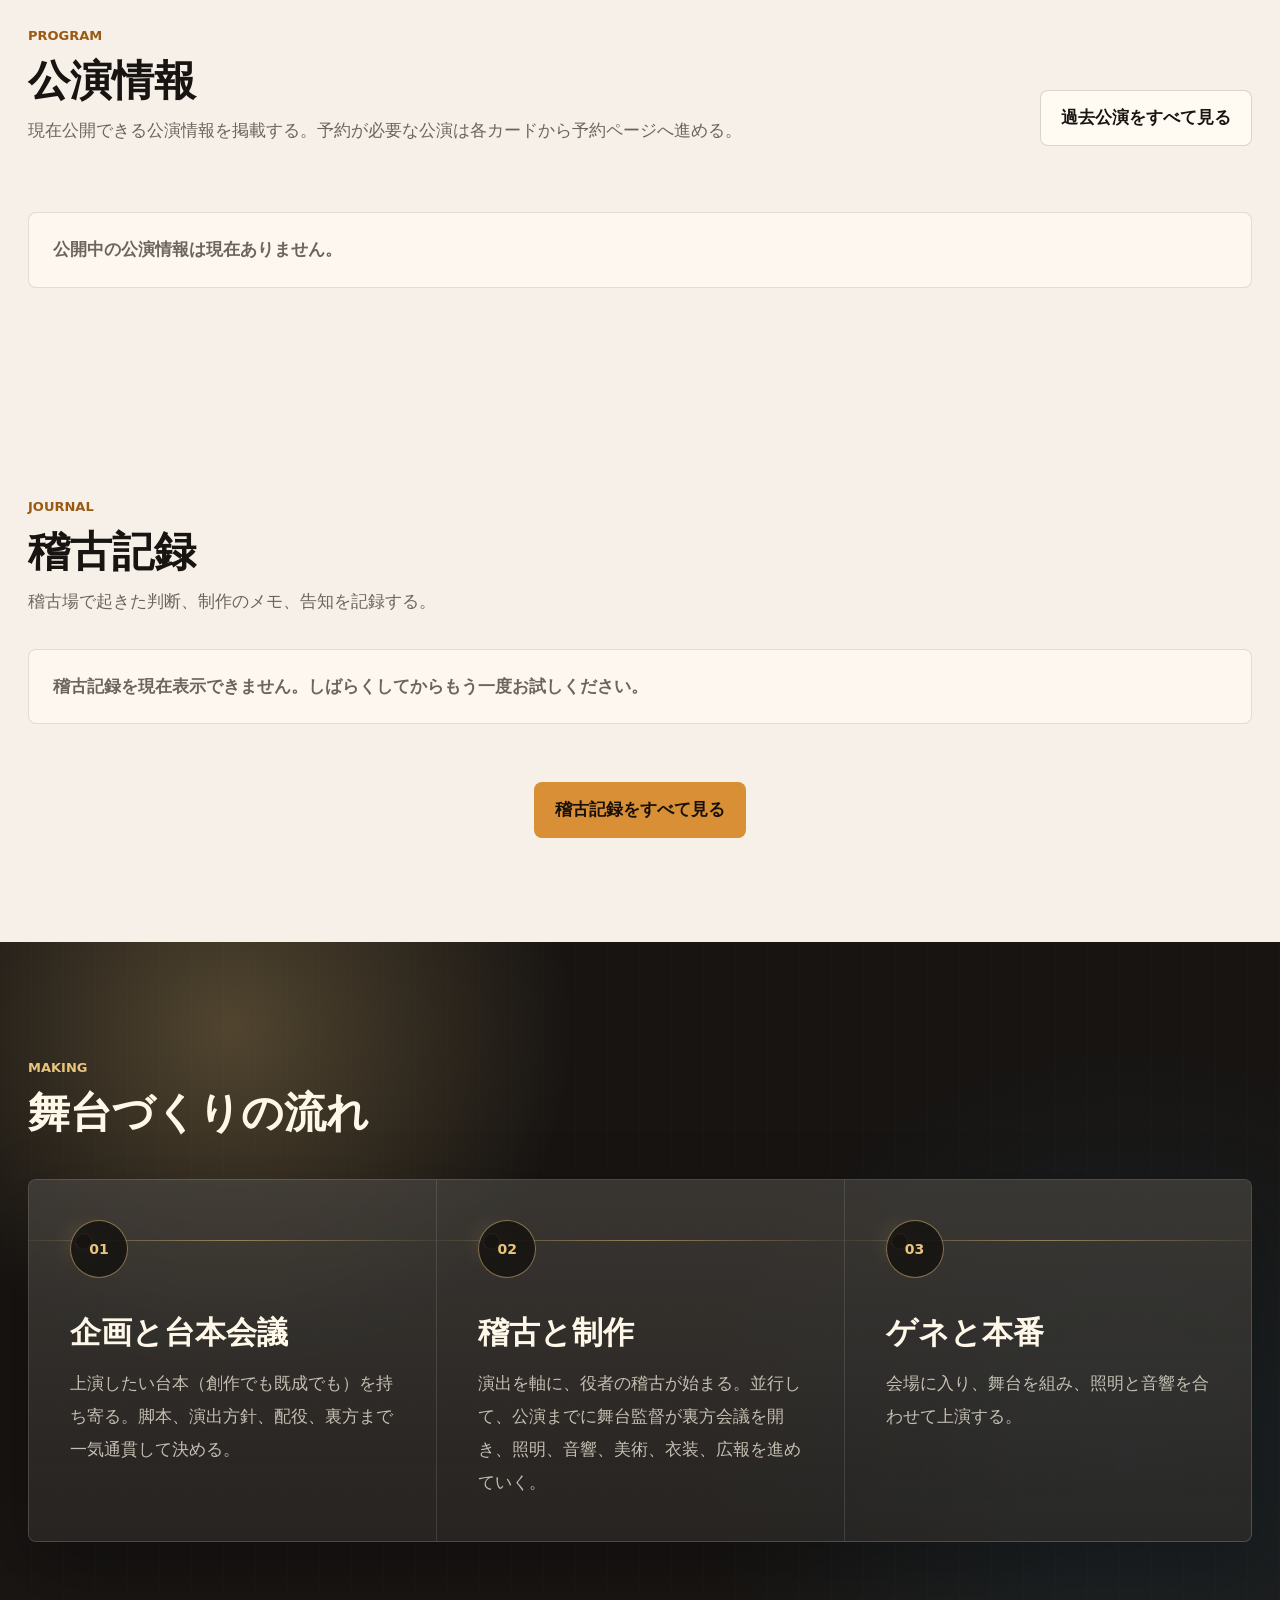
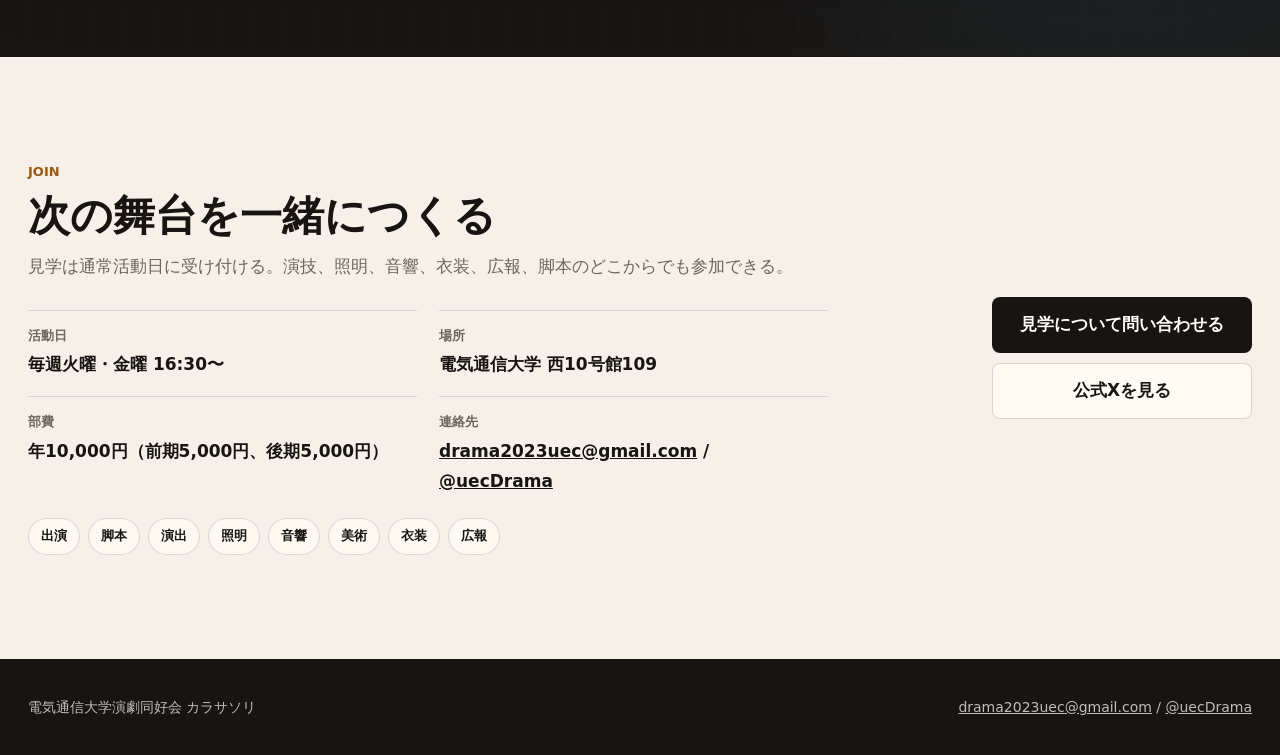
==== commit 3802360c: "Rename site to 電気通信大学演劇同好会 カラサソリ" ====
--- a/index.html
+++ b/index.html
@@ -3,19 +3,19 @@
   <head>
     <meta charset="utf-8" />
     <meta name="viewport" content="width=device-width, initial-scale=1.0, viewport-fit=cover" />
-    <title>電気通信大学演劇同好会 | 公式サイト</title>
+    <title>電気通信大学演劇同好会 カラサソリ | 公式サイト</title>
     <link rel="icon" href="./assets/site-icon.svg" />
     <meta
       name="description"
-      content="電気通信大学演劇同好会は、脚本、演出、出演、照明、音響、美術まで学生がつくる演劇団体です。"
+      content="電気通信大学演劇同好会 カラサソリは、脚本、演出、出演、照明、音響、美術まで学生がつくる演劇団体です。"
     />
     <link rel="stylesheet" href="./styles.css?v=20260713a" />
   </head>
   <body>
     <header class="site-header" data-header>
-      <a class="brand" href="#top" aria-label="電気通信大学演劇同好会 トップへ">
+      <a class="brand" href="#top" aria-label="電気通信大学演劇同好会 カラサソリ トップへ">
         <span class="brand-mark" aria-hidden="true"></span>
-        <span>電気通信大学演劇同好会</span>
+        <span>電気通信大学演劇同好会 カラサソリ</span>
       </a>
       <nav class="nav" aria-label="主要ナビゲーション">
         <a href="#about">紹介</a>
@@ -69,7 +69,7 @@
         <div class="section-heading">
           <span class="label">about</span>
           <h2>団体紹介</h2>
-          <p>電気通信大学演劇同好会は、演劇経験の有無を問わず、企画、脚本、演出、出演、舞台技術を横断して試すための場所である。</p>
+          <p>電気通信大学演劇同好会 カラサソリは、演劇経験の有無を問わず、企画、脚本、演出、出演、舞台技術を横断して試すための場所である。</p>
         </div>
 
         <div class="about-layout">
@@ -203,7 +203,7 @@
     </main>
 
     <footer class="footer">
-      <span>電気通信大学演劇同好会</span>
+      <span>電気通信大学演劇同好会 カラサソリ</span>
       <span><a href="mailto:drama2023uec@gmail.com">drama2023uec@gmail.com</a> / <a href="https://x.com/uecDrama" target="_blank" rel="noopener">@uecDrama</a></span>
     </footer>
 
